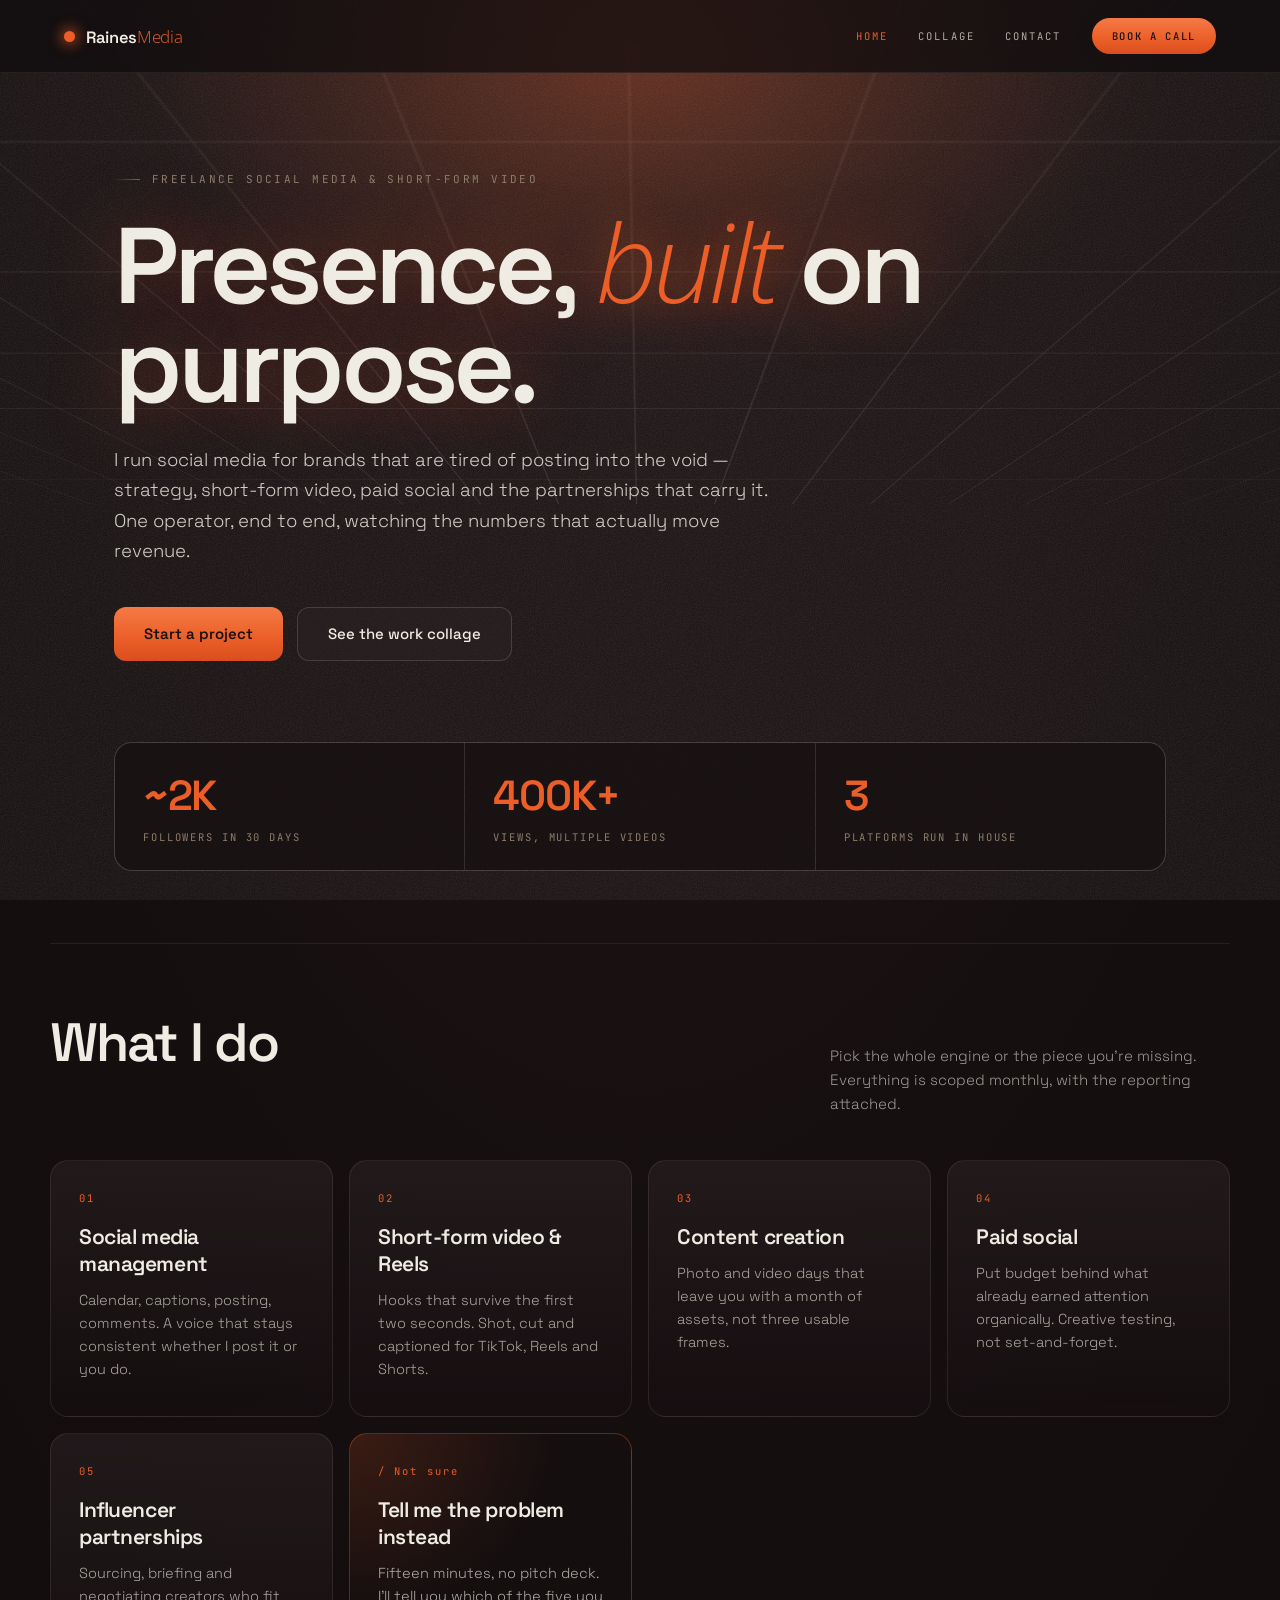
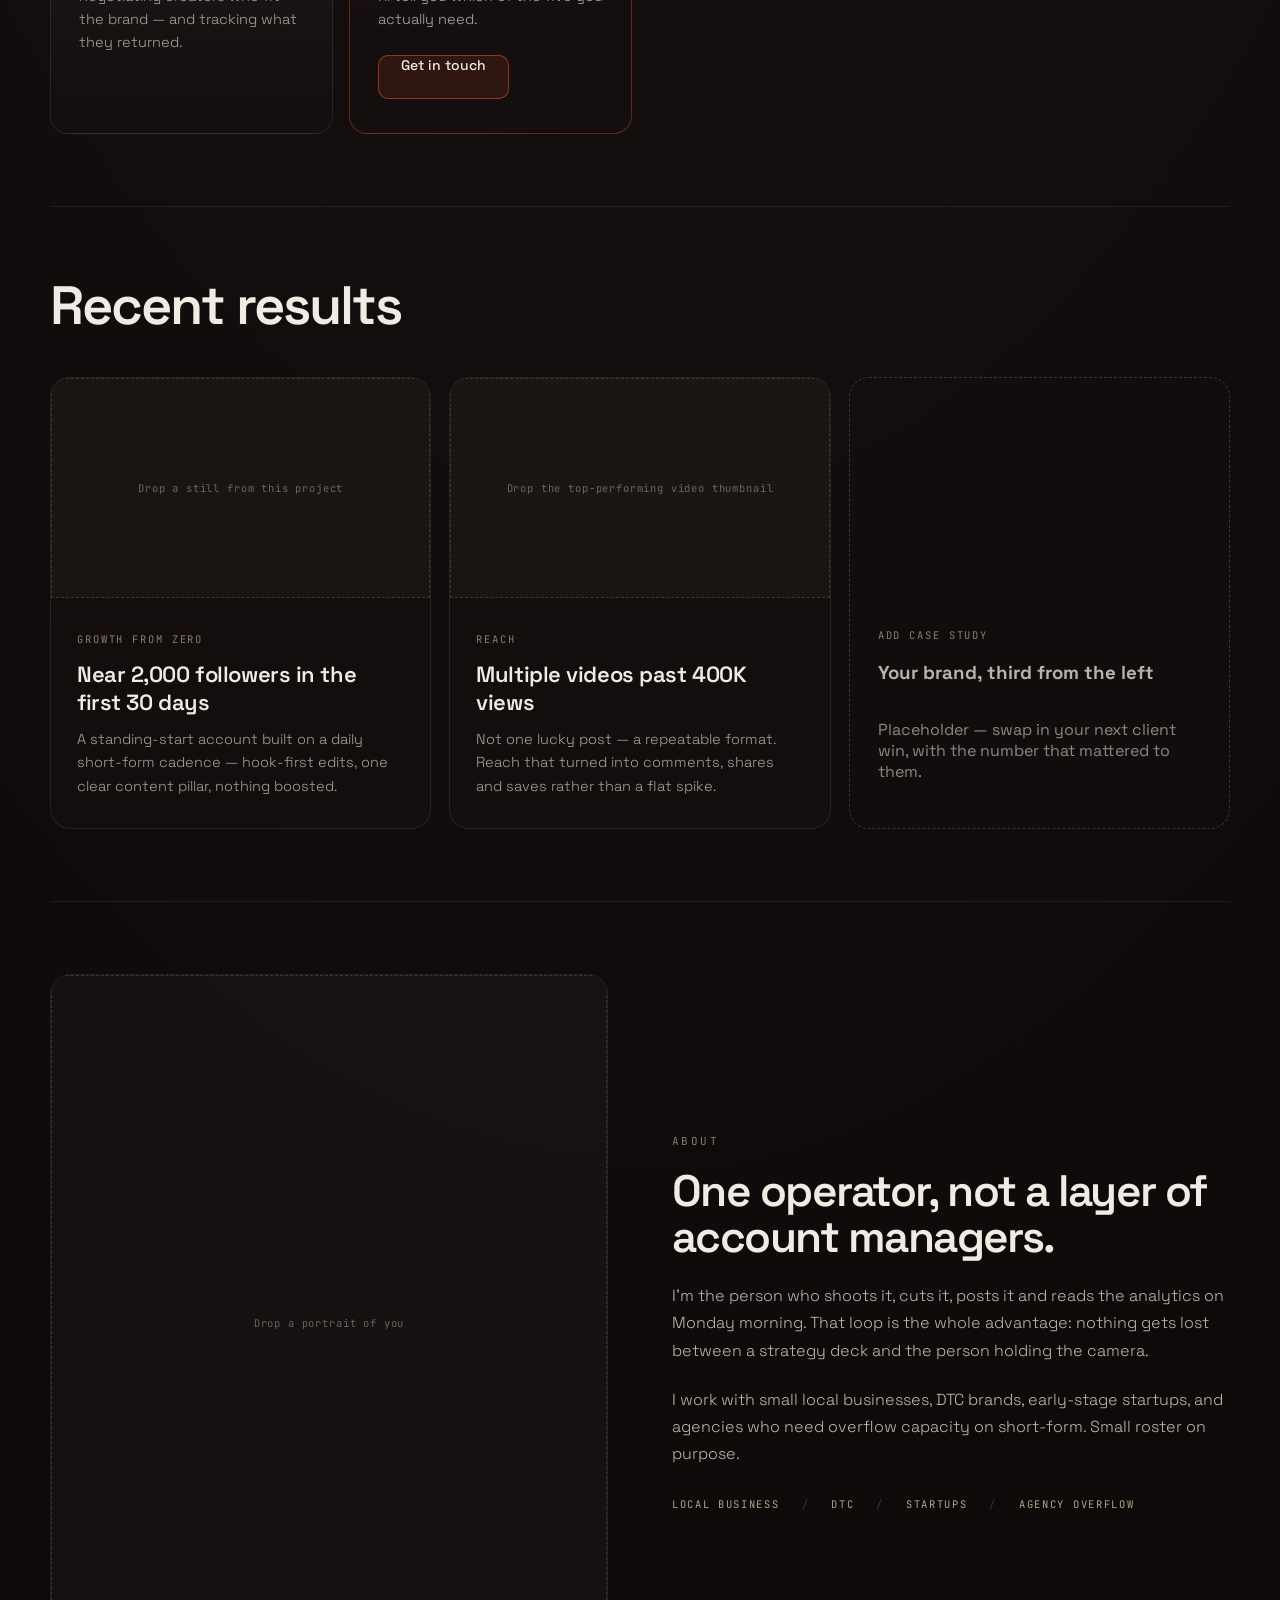
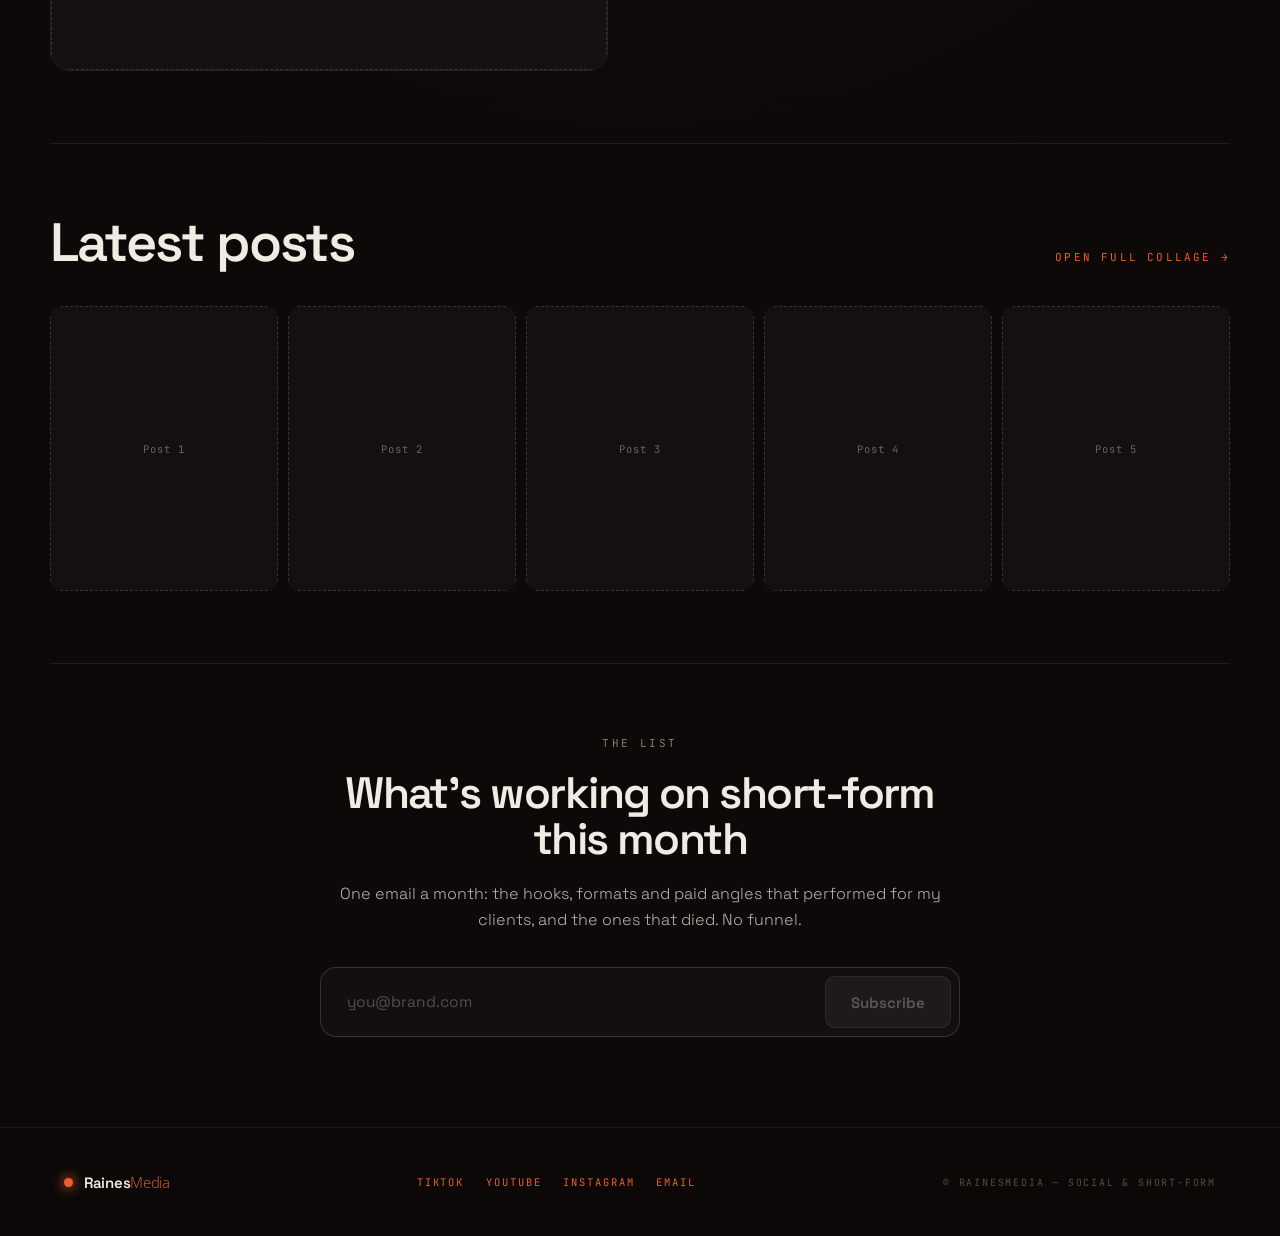
==== index.html @ 0d3e9f17 "Build RainesMedia static site for Vercel Implements the Claude Design handoff prototype (project/Rai" ====
<!DOCTYPE html>
<html lang="en">
<head>
<meta charset="utf-8">
<meta name="viewport" content="width=device-width, initial-scale=1">
<title>RainesMedia — Social &amp; short-form video for brands</title>
<meta name="description" content="Social media management, short-form video, paid social and influencer partnerships for brands that want a real presence. One operator, end to end.">
<link rel="preconnect" href="https://fonts.googleapis.com">
<link rel="preconnect" href="https://fonts.gstatic.com" crossorigin>
<link href="https://fonts.googleapis.com/css2?family=Space+Grotesk:wght@300;400;500;600;700&family=Open+Sans:ital,wght@0,300;0,400;1,300;1,400&family=JetBrains+Mono:wght@300;400;500&display=swap" rel="stylesheet">
<link rel="stylesheet" href="/assets/style.css">
</head>
<body>

  <div class="bg-decoration" aria-hidden="true">
    <div class="bg-grid"></div>
    <div class="bg-glow"></div>
    <div class="bg-noise"></div>
  </div>

  <header class="site-header">
    <a href="/" class="brand">
      <span class="brand-dot"></span>
      <span class="brand-name">Raines<em>Media</em></span>
    </a>
    <nav class="site-nav">
      <a href="/" class="nav-link active">Home</a>
      <a href="/collage" class="nav-link">Collage</a>
      <a href="/contact" class="nav-link">Contact</a>
      <a href="https://calendly.com/" target="_blank" rel="noopener" class="btn-pill">Book a call</a>
    </nav>
  </header>

  <main class="page">

    <section class="wrap hero">
      <div class="kicker rise">
        <span class="kicker-line"></span>
        <span>Freelance social media &amp; short-form video</span>
      </div>
      <h1 class="rise-1">Presence, <em>built</em> on purpose.</h1>
      <p class="lede rise-2">I run social media for brands that are tired of posting into the void — strategy, short-form video, paid social and the partnerships that carry it. One operator, end to end, watching the numbers that actually move revenue.</p>
      <div class="cta-row rise-3">
        <a href="/contact" class="btn btn-primary pulse">Start a project</a>
        <a href="/collage" class="btn btn-secondary">See the work collage</a>
      </div>
      <div class="strip rise-4">
        <div class="strip-cell">
          <div class="strip-num">~2K</div>
          <div class="strip-label">Followers in 30 days</div>
        </div>
        <div class="strip-cell">
          <div class="strip-num">400K+</div>
          <div class="strip-label">Views, multiple videos</div>
        </div>
        <div class="strip-cell">
          <div class="strip-num">3</div>
          <div class="strip-label">Platforms run in house</div>
        </div>
      </div>
    </section>

    <section class="wrap section">
      <div class="section-head">
        <h2>What I do</h2>
        <p>Pick the whole engine or the piece you're missing. Everything is scoped monthly, with the reporting attached.</p>
      </div>
      <div class="services-grid">
        <div class="service-card">
          <div class="service-index">01</div>
          <h3>Social media management</h3>
          <p>Calendar, captions, posting, comments. A voice that stays consistent whether I post it or you do.</p>
        </div>
        <div class="service-card">
          <div class="service-index">02</div>
          <h3>Short-form video &amp; Reels</h3>
          <p>Hooks that survive the first two seconds. Shot, cut and captioned for TikTok, Reels and Shorts.</p>
        </div>
        <div class="service-card">
          <div class="service-index">03</div>
          <h3>Content creation</h3>
          <p>Photo and video days that leave you with a month of assets, not three usable frames.</p>
        </div>
        <div class="service-card">
          <div class="service-index">04</div>
          <h3>Paid social</h3>
          <p>Put budget behind what already earned attention organically. Creative testing, not set-and-forget.</p>
        </div>
        <div class="service-card">
          <div class="service-index">05</div>
          <h3>Influencer partnerships</h3>
          <p>Sourcing, briefing and negotiating creators who fit the brand — and tracking what they returned.</p>
        </div>
        <div class="service-card highlight">
          <div>
            <div class="service-index">/ Not sure</div>
            <h3>Tell me the problem instead</h3>
            <p>Fifteen minutes, no pitch deck. I'll tell you which of the five you actually need.</p>
          </div>
          <a href="/contact" class="service-cta">Get in touch</a>
        </div>
      </div>
    </section>

    <section class="wrap section">
      <h2 class="section-title">Recent results</h2>
      <div class="results-grid">
        <article class="result-card">
          <div class="result-media">
            <div class="image-placeholder">Drop a still from this project</div>
          </div>
          <div class="result-body">
            <div class="strip-label">Growth from zero</div>
            <h3>Near 2,000 followers in the first 30 days</h3>
            <p>A standing-start account built on a daily short-form cadence — hook-first edits, one clear content pillar, nothing boosted.</p>
          </div>
        </article>
        <article class="result-card">
          <div class="result-media">
            <div class="image-placeholder">Drop the top-performing video thumbnail</div>
          </div>
          <div class="result-body">
            <div class="strip-label">Reach</div>
            <h3>Multiple videos past 400K views</h3>
            <p>Not one lucky post — a repeatable format. Reach that turned into comments, shares and saves rather than a flat spike.</p>
          </div>
        </article>
        <article class="result-card placeholder-card">
          <div class="strip-label">Add case study</div>
          <h3>Your brand, third from the left</h3>
          <p>Placeholder — swap in your next client win, with the number that mattered to them.</p>
        </article>
      </div>
    </section>

    <section class="wrap section about-grid">
      <div class="about-portrait">
        <div class="image-placeholder">Drop a portrait of you</div>
      </div>
      <div>
        <div class="kicker-plain">About</div>
        <h2>One operator, not a layer of account managers.</h2>
        <p>I'm the person who shoots it, cuts it, posts it and reads the analytics on Monday morning. That loop is the whole advantage: nothing gets lost between a strategy deck and the person holding the camera.</p>
        <p>I work with small local businesses, DTC brands, early-stage startups, and agencies who need overflow capacity on short-form. Small roster on purpose.</p>
        <div class="about-tags">
          <span>Local business</span><span class="sep">/</span>
          <span>DTC</span><span class="sep">/</span>
          <span>Startups</span><span class="sep">/</span>
          <span>Agency overflow</span>
        </div>
      </div>
    </section>

    <section class="wrap section">
      <div class="section-head">
        <h2>Latest posts</h2>
        <a href="/collage" class="link-more">Open full collage →</a>
      </div>
      <div class="ig-grid">
        <div class="ig-cell"><div class="image-placeholder">Post 1</div></div>
        <div class="ig-cell"><div class="image-placeholder">Post 2</div></div>
        <div class="ig-cell"><div class="image-placeholder">Post 3</div></div>
        <div class="ig-cell"><div class="image-placeholder">Post 4</div></div>
        <div class="ig-cell"><div class="image-placeholder">Post 5</div></div>
      </div>
    </section>

    <section class="wrap section" style="padding-bottom: clamp(64px, 10vh, 110px);">
      <div class="newsletter-inner">
        <div class="kicker-plain">The list</div>
        <h2>What's working on short-form this month</h2>
        <p>One email a month: the hooks, formats and paid angles that performed for my clients, and the ones that died. No funnel.</p>
        <div class="newsletter-form-wrap">
          <div class="newsletter-success hidden" id="newsletter-success">
            <span class="dot"></span>
            You're on the list — first issue lands at the end of the month.
          </div>
          <form class="newsletter-form" id="newsletter-form">
            <input type="email" id="newsletter-email" placeholder="you@brand.com" aria-label="Email address" required>
            <button type="submit" id="newsletter-submit" disabled>Subscribe</button>
          </form>
        </div>
      </div>
    </section>

  </main>

  <footer class="site-footer">
    <div class="footer-inner">
      <div class="footer-brand">
        <span class="brand-dot"></span>
        <span class="brand-name">Raines<em>Media</em></span>
      </div>
      <nav class="footer-nav">
        <a href="https://www.tiktok.com/@rainesfilms" target="_blank" rel="noopener">TikTok</a>
        <a href="https://www.youtube.com/@rainesfilms" target="_blank" rel="noopener">YouTube</a>
        <a href="https://www.instagram.com/rainesfilmsfr" target="_blank" rel="noopener">Instagram</a>
        <a href="mailto:charles@rainesmedia.co.uk?subject=Project%20enquiry%20%E2%80%94%20RainesMedia">Email</a>
      </nav>
      <div class="footer-copy">© RainesMedia — Social &amp; short-form</div>
    </div>
  </footer>

  <script src="/assets/main.js"></script>
</body>
</html>
---- assets/style.css ----
/* RainesMedia — shared styles */

:root {
  --bg: #100c0d;
  --text: #efece3;
  --text-90: rgba(239, 236, 227, .9);
  --text-86: rgba(239, 236, 227, .86);
  --text-80: rgba(239, 236, 227, .8);
  --text-78: rgba(239, 236, 227, .78);
  --text-75: rgba(239, 236, 227, .75);
  --text-72: rgba(239, 236, 227, .72);
  --text-70: rgba(239, 236, 227, .7);
  --text-68: rgba(239, 236, 227, .68);
  --text-62: rgba(239, 236, 227, .62);
  --text-55: rgba(239, 236, 227, .55);
  --text-mono: #8d7d6c;
  --accent: #eb5e28;
  --accent-soft: #f58a5e;
  --border: rgba(239, 236, 227, .09);
  --border-soft: rgba(239, 236, 227, .08);
  --border-strong: rgba(239, 236, 227, .16);
  --card-top: rgba(44, 35, 36, .55);
  --card-bottom: rgba(22, 15, 16, .5);
}

* { box-sizing: border-box; }

html, body {
  margin: 0;
  padding: 0;
  background: var(--bg);
  color: var(--text);
}

body {
  font-family: 'Space Grotesk', system-ui, sans-serif;
  position: relative;
  min-height: 100vh;
  background: radial-gradient(130% 90% at 50% -10%, #241618 0%, #160f10 42%, #0d0909 100%);
  overflow-x: hidden;
}

a { color: var(--accent); text-decoration: none; }
a:hover { color: var(--accent-soft); }

input::placeholder { color: rgba(239, 236, 227, .28); }
input:focus { outline: none; }

.mono {
  font-family: 'JetBrains Mono', ui-monospace, monospace;
}

.italic-accent {
  font-family: 'Open Sans', sans-serif;
  font-weight: 300;
  font-style: italic;
  color: var(--accent);
}

/* ---- background decoration ---- */

.bg-decoration {
  position: fixed;
  inset: 0;
  overflow: hidden;
  pointer-events: none;
  z-index: 0;
}

.bg-grid {
  position: absolute;
  left: -60%;
  width: 220%;
  height: 120vh;
  top: -64vh;
  transform: perspective(700px) rotateX(-74deg);
  transform-origin: 50% 100%;
  background-image:
    repeating-linear-gradient(90deg, rgba(239, 236, 227, .4) 0 1px, transparent 1px 78px),
    repeating-linear-gradient(0deg, rgba(239, 236, 227, .4) 0 1px, transparent 1px 78px);
  opacity: .35;
  animation: rmDrift 40s linear infinite;
  -webkit-mask-image: radial-gradient(ellipse 55% 90% at 50% 100%, #000 0%, rgba(0, 0, 0, .5) 42%, transparent 78%);
  mask-image: radial-gradient(ellipse 55% 90% at 50% 100%, #000 0%, rgba(0, 0, 0, .5) 42%, transparent 78%);
}

.bg-glow {
  position: absolute;
  left: 50%;
  top: 6%;
  width: min(1400px, 150vw);
  height: min(900px, 90vh);
  transform: translate(-50%, -50%);
  background: radial-gradient(closest-side, rgba(235, 94, 40, .34) 0%, rgba(235, 94, 40, .12) 44%, rgba(235, 94, 40, 0) 74%);
  filter: blur(30px);
  animation: rmBreathe 11s ease-in-out infinite;
}

.bg-noise {
  position: absolute;
  inset: 0;
  opacity: .45;
  background-image: url("data:image/svg+xml;utf8,<svg xmlns='http://www.w3.org/2000/svg' width='140' height='140'><filter id='n'><feTurbulence type='fractalNoise' baseFrequency='.85' numOctaves='3'/><feColorMatrix type='saturate' values='0'/></filter><rect width='140' height='140' filter='url(%23n)' opacity='.3'/></svg>");
}

@keyframes rmRise { 0% { opacity: 0; transform: translateY(16px); } 100% { opacity: 1; transform: translateY(0); } }
@keyframes rmBreathe { 0%, 100% { opacity: .8; transform: translate(-50%, -50%) scale(1); } 50% { opacity: 1; transform: translate(-50%, -50%) scale(1.07); } }
@keyframes rmDrift { 0% { background-position: 0 0, 0 0; } 100% { background-position: 0 160px, 160px 0; } }
@keyframes rmPulse {
  0%, 100% { box-shadow: 0 0 0 1px rgba(255, 180, 140, .4), 0 8px 26px -8px rgba(235, 94, 40, .7); }
  50% { box-shadow: 0 0 0 1px rgba(255, 200, 170, .55), 0 8px 34px -6px rgba(235, 94, 40, .95), 0 0 70px -10px rgba(235, 94, 40, .5); }
}

.rise { animation: rmRise .7s ease both; }
.rise-1 { animation: rmRise .8s .05s ease both; }
.rise-2 { animation: rmRise .8s .12s ease both; }
.rise-3 { animation: rmRise .8s .18s ease both; }
.rise-4 { animation: rmRise .8s .24s ease both; }

/* ---- layout shell ---- */

.page {
  position: relative;
  z-index: 2;
}

.wrap {
  max-width: 1180px;
  margin: 0 auto;
  padding-left: clamp(20px, 5vw, 64px);
  padding-right: clamp(20px, 5vw, 64px);
}

.wrap-wide { max-width: 1240px; }
.wrap-narrow { max-width: 1080px; }

/* ---- header ---- */

.site-header {
  position: sticky;
  top: 0;
  z-index: 20;
  display: flex;
  align-items: center;
  justify-content: space-between;
  gap: 24px;
  padding: 18px clamp(20px, 5vw, 64px);
  background: rgba(16, 12, 13, .72);
  backdrop-filter: blur(16px);
  -webkit-backdrop-filter: blur(16px);
  border-bottom: 1px solid var(--border-soft);
  flex-wrap: wrap;
}

.brand {
  display: flex;
  align-items: center;
  gap: 11px;
  color: var(--text);
}

.brand-dot {
  display: block;
  width: 11px;
  height: 11px;
  border-radius: 50%;
  background: var(--accent);
  box-shadow: 0 0 14px 2px rgba(235, 94, 40, .8);
  flex: none;
}

.brand-name {
  font-size: 16.5px;
  font-weight: 600;
  letter-spacing: -.02em;
}

.brand-name em {
  font-family: 'Open Sans', sans-serif;
  font-weight: 300;
  font-style: normal;
  color: var(--accent);
}

.site-nav {
  display: flex;
  align-items: center;
  gap: clamp(14px, 2.4vw, 30px);
  font-family: 'JetBrains Mono', ui-monospace, monospace;
  font-size: 10.5px;
  letter-spacing: .2em;
  text-transform: uppercase;
  flex-wrap: wrap;
}

.nav-link {
  background: none;
  border: none;
  padding: 0;
  cursor: pointer;
  font: inherit;
  letter-spacing: inherit;
  text-transform: inherit;
  color: var(--text-70);
  transition: color .3s ease;
}

.nav-link:hover { color: var(--text); }
.nav-link.active { color: var(--accent); }

.btn {
  display: inline-flex;
  align-items: center;
  justify-content: center;
  font-family: 'Space Grotesk', sans-serif;
  cursor: pointer;
  border-radius: 12px;
  border: none;
  text-align: center;
}

.btn-primary {
  height: 54px;
  padding: 0 30px;
  background: linear-gradient(180deg, #f57a45 0%, #eb5e28 60%, #d94e1d 100%);
  color: #1a1112;
  font-size: 15px;
  font-weight: 600;
}

.btn-primary.pulse { animation: rmPulse 3s ease-in-out infinite; }

.btn-secondary {
  height: 54px;
  padding: 0 30px;
  border: 1px solid var(--border-strong);
  border-radius: 12px;
  background: rgba(44, 35, 36, .5);
  color: var(--text);
  font-size: 15px;
  font-weight: 500;
  transition: border-color .2s ease, background .2s ease;
}

.btn-secondary:hover {
  border-color: rgba(235, 94, 40, .55);
  background: rgba(235, 94, 40, .1);
}

.btn-pill {
  padding: 11px 20px;
  border-radius: 999px;
  background: linear-gradient(180deg, #f57a45 0%, #eb5e28 60%, #d94e1d 100%);
  color: #1a1112;
  font-family: 'JetBrains Mono', ui-monospace, monospace;
  font-weight: 500;
  font-size: 10.5px;
  letter-spacing: .16em;
  text-transform: uppercase;
}
.btn-pill:hover { color: #1a1112; }

.btn-ghost-pill {
  padding: 12px 20px;
  border: 1px solid var(--border-strong);
  border-radius: 999px;
  background: rgba(44, 35, 36, .5);
  color: var(--text);
  font-family: 'JetBrains Mono', ui-monospace, monospace;
  font-size: 10.5px;
  letter-spacing: .16em;
  text-transform: uppercase;
  transition: border-color .2s ease, color .2s ease;
}
.btn-ghost-pill:hover { border-color: rgba(235, 94, 40, .55); color: var(--accent); }

/* ---- eyebrow / kicker ---- */

.kicker {
  display: flex;
  align-items: center;
  gap: 12px;
  font-family: 'JetBrains Mono', ui-monospace, monospace;
  font-size: 11px;
  letter-spacing: .22em;
  text-transform: uppercase;
  color: var(--text-mono);
}

.kicker-line {
  display: block;
  width: 26px;
  height: 1px;
  background: linear-gradient(90deg, transparent, #766754);
  flex: none;
}

.kicker-plain {
  font-family: 'JetBrains Mono', ui-monospace, monospace;
  font-size: 11px;
  letter-spacing: .22em;
  text-transform: uppercase;
  color: var(--text-mono);
}

/* ---- hero ---- */

.hero {
  padding-top: clamp(64px, 11vh, 130px);
  padding-bottom: clamp(48px, 8vh, 90px);
}

.hero h1, .page-title {
  margin: 26px 0 0;
  font-size: clamp(44px, 8.4vw, 112px);
  line-height: .92;
  letter-spacing: -.045em;
  font-weight: 600;
  max-width: 14ch;
  text-shadow: 0 0 70px rgba(235, 94, 40, .35);
}

.hero h1 em, .page-title em {
  font-family: 'Open Sans', sans-serif;
  font-weight: 300;
  font-style: italic;
  color: var(--accent);
  text-shadow: 0 0 46px rgba(235, 94, 40, .7);
}

.lede {
  margin: 30px 0 0;
  max-width: 56ch;
  font-size: clamp(16px, 1.5vw, 18.5px);
  line-height: 1.65;
  font-weight: 300;
  color: var(--text-86);
}

.cta-row {
  display: flex;
  gap: 14px;
  margin: 40px 0 0;
  flex-wrap: wrap;
}

/* ---- stat / info strips ---- */

.strip {
  display: grid;
  grid-template-columns: repeat(auto-fit, minmax(210px, 1fr));
  gap: 1px;
  margin-top: clamp(56px, 9vh, 96px);
  border: 1px solid var(--border);
  border-radius: 18px;
  overflow: hidden;
  background: var(--border);
}

.strip-narrow {
  grid-template-columns: repeat(auto-fit, minmax(240px, 1fr));
  margin-top: clamp(40px, 7vh, 72px);
}

.strip-cell {
  padding: 26px 28px;
  background: rgba(22, 15, 16, .86);
}

.strip-num {
  font-size: clamp(30px, 3.6vw, 42px);
  font-weight: 600;
  letter-spacing: -.03em;
  color: var(--accent);
}

.strip-label {
  margin-top: 8px;
  font-family: 'JetBrains Mono', ui-monospace, monospace;
  font-size: 10.5px;
  letter-spacing: .18em;
  text-transform: uppercase;
  color: var(--text-mono);
}

.strip-cell p {
  margin: 12px 0 0;
  font-size: 15px;
  line-height: 1.6;
  font-weight: 300;
  color: var(--text-80);
}

/* ---- generic section ---- */

.section {
  padding: clamp(48px, 8vh, 90px) 0;
  border-top: 1px solid var(--border-soft);
}

.section-head {
  display: flex;
  align-items: baseline;
  justify-content: space-between;
  gap: 24px;
  flex-wrap: wrap;
}

.section-head h2 {
  margin: 0;
  font-size: clamp(30px, 4.4vw, 54px);
  line-height: 1;
  letter-spacing: -.035em;
  font-weight: 600;
}

.section-head p {
  margin: 0;
  max-width: 40ch;
  font-size: 15px;
  line-height: 1.6;
  font-weight: 300;
  color: var(--text-62);
}

.section-title {
  margin: 0;
  font-size: clamp(30px, 4.4vw, 54px);
  line-height: 1;
  letter-spacing: -.035em;
  font-weight: 600;
}

/* ---- services grid ---- */

.services-grid {
  display: grid;
  grid-template-columns: repeat(auto-fit, minmax(min(100%, 280px), 1fr));
  gap: 16px;
  margin-top: 44px;
}

.service-card {
  padding: 30px 28px 34px;
  border: 1px solid var(--border);
  border-radius: 18px;
  background: linear-gradient(180deg, var(--card-top) 0%, var(--card-bottom) 100%);
  transition: border-color .2s ease;
}
.service-card:hover { border-color: rgba(235, 94, 40, .4); }

.service-index {
  font-family: 'JetBrains Mono', ui-monospace, monospace;
  font-size: 10.5px;
  letter-spacing: .2em;
  color: var(--accent);
}

.service-card h3 {
  margin: 18px 0 0;
  font-size: 21px;
  font-weight: 600;
  letter-spacing: -.02em;
}

.service-card p {
  margin: 12px 0 0;
  font-size: 14.5px;
  line-height: 1.6;
  font-weight: 300;
  color: var(--text-68);
}

.service-card.highlight {
  display: flex;
  flex-direction: column;
  justify-content: space-between;
  border: 1px solid rgba(235, 94, 40, .35);
  background: radial-gradient(120% 100% at 0% 0%, rgba(235, 94, 40, .18) 0%, rgba(22, 15, 16, .6) 60%);
}

.service-card.highlight p { color: var(--text-72); }

.service-cta {
  margin-top: 24px;
  align-self: flex-start;
  height: 44px;
  padding: 0 22px;
  border: 1px solid rgba(235, 94, 40, .5);
  border-radius: 10px;
  background: rgba(235, 94, 40, .12);
  color: var(--text);
  font-family: 'Space Grotesk', sans-serif;
  font-size: 14px;
  font-weight: 500;
  cursor: pointer;
}

/* ---- results / case studies ---- */

.results-grid {
  display: grid;
  grid-template-columns: repeat(auto-fit, minmax(min(100%, 320px), 1fr));
  gap: 18px;
  margin-top: 44px;
}

.result-card {
  overflow: hidden;
  border: 1px solid var(--border);
  border-radius: 20px;
  background: rgba(22, 15, 16, .6);
}

.result-media { position: relative; height: 220px; }

.result-body { padding: 26px 26px 30px; }

.result-body h3 {
  margin: 14px 0 0;
  font-size: 22px;
  font-weight: 600;
  letter-spacing: -.02em;
}

.result-body p {
  margin: 12px 0 0;
  font-size: 14.5px;
  line-height: 1.6;
  font-weight: 300;
  color: var(--text-68);
}

.result-card.placeholder-card {
  display: flex;
  flex-direction: column;
  justify-content: flex-end;
  padding: 30px 28px;
  border: 1px dashed rgba(239, 236, 227, .18);
  background: rgba(22, 15, 16, .4);
}

.result-card.placeholder-card h3 { color: var(--text-75); }
.result-card.placeholder-card p { color: var(--text-55); }

/* ---- about ---- */

.about-grid {
  display: grid;
  grid-template-columns: repeat(auto-fit, minmax(min(100%, 300px), 1fr));
  gap: clamp(32px, 5vw, 72px);
  align-items: center;
}

.about-portrait {
  position: relative;
  aspect-ratio: 4 / 5;
  border-radius: 20px;
  overflow: hidden;
  border: 1px solid var(--border);
}

.about-grid h2 {
  margin: 20px 0 0;
  font-size: clamp(28px, 3.8vw, 44px);
  line-height: 1.05;
  letter-spacing: -.035em;
  font-weight: 600;
}

.about-grid p {
  margin: 22px 0 0;
  font-size: 16px;
  line-height: 1.7;
  font-weight: 300;
  color: var(--text-78);
}

.about-tags {
  display: flex;
  gap: 22px;
  margin-top: 30px;
  font-family: 'JetBrains Mono', ui-monospace, monospace;
  font-size: 10.5px;
  letter-spacing: .16em;
  text-transform: uppercase;
  color: rgba(198, 178, 152, .9);
  flex-wrap: wrap;
}

.about-tags .sep { color: rgba(118, 103, 84, .5); }

/* ---- IG grid preview ---- */

.ig-grid {
  display: grid;
  grid-template-columns: repeat(auto-fit, minmax(min(100%, 180px), 1fr));
  gap: 10px;
  margin-top: 36px;
}

.ig-cell {
  position: relative;
  aspect-ratio: 4 / 5;
  border-radius: 12px;
  overflow: hidden;
}

.link-more {
  background: none;
  border: none;
  padding: 0;
  cursor: pointer;
  font-family: 'JetBrains Mono', ui-monospace, monospace;
  font-size: 11px;
  letter-spacing: .2em;
  text-transform: uppercase;
  color: var(--accent);
}

/* ---- newsletter ---- */

.newsletter-inner {
  max-width: 640px;
  margin: 0 auto;
  text-align: center;
}

.newsletter-inner h2 {
  margin: 20px 0 0;
  font-size: clamp(28px, 3.8vw, 44px);
  line-height: 1.05;
  letter-spacing: -.035em;
  font-weight: 600;
}

.newsletter-inner p {
  margin: 18px 0 0;
  font-size: 16px;
  line-height: 1.65;
  font-weight: 300;
  color: var(--text-75);
}

.newsletter-form-wrap { margin: 34px 0 0; }

.newsletter-success {
  display: flex;
  align-items: center;
  justify-content: center;
  gap: 12px;
  min-height: 62px;
  padding: 16px 22px;
  border-radius: 14px;
  border: 1px solid rgba(235, 94, 40, .4);
  background: rgba(235, 94, 40, .08);
  font-size: 15px;
}

.newsletter-success .dot {
  width: 7px;
  height: 7px;
  border-radius: 50%;
  background: var(--accent);
  box-shadow: 0 0 12px 2px rgba(235, 94, 40, .9);
  flex: none;
}

.newsletter-form {
  display: flex;
  gap: 10px;
  padding: 8px;
  border-radius: 16px;
  border: 1px solid var(--border-strong);
  background: rgba(28, 20, 21, .55);
  backdrop-filter: blur(14px);
  -webkit-backdrop-filter: blur(14px);
  flex-wrap: wrap;
}

.newsletter-form input {
  flex: 1;
  min-width: 180px;
  height: 52px;
  padding: 0 18px;
  border: none;
  border-radius: 10px;
  background: transparent;
  color: var(--text);
  font-family: 'Space Grotesk', sans-serif;
  font-size: 15.5px;
}

.newsletter-form button {
  height: 52px;
  padding: 0 26px;
  border: none;
  border-radius: 10px;
  font-family: 'Space Grotesk', sans-serif;
  font-size: 15px;
  font-weight: 600;
  white-space: nowrap;
  transition: all .45s cubic-bezier(.2, .8, .2, 1);
  cursor: not-allowed;
  background: rgba(239, 236, 227, .05);
  color: rgba(239, 236, 227, .3);
  box-shadow: inset 0 0 0 1px rgba(239, 236, 227, .08);
}

.newsletter-form button.is-valid {
  cursor: pointer;
  background: linear-gradient(180deg, #f57a45 0%, #eb5e28 60%, #d94e1d 100%);
  color: #1a1112;
  box-shadow: none;
}

.hidden { display: none !important; }

/* ---- collage page ---- */

.collage-links {
  display: flex;
  gap: 12px;
  margin: 32px 0 0;
  flex-wrap: wrap;
}

.collage-grid {
  display: grid;
  grid-template-columns: repeat(auto-fit, minmax(min(100%, 240px), 1fr));
  gap: 14px;
  margin: clamp(40px, 7vh, 72px) 0 0;
}

.collage-grid .tile {
  position: relative;
  border-radius: 16px;
  overflow: hidden;
  border: 1px solid var(--border-soft);
  aspect-ratio: 1;
}

.collage-grid .tile.tall { grid-row: span 2; min-height: 420px; aspect-ratio: auto; }
.collage-grid .tile.portrait { aspect-ratio: 4 / 5; }
.collage-grid .tile.wide { grid-column: span 2; aspect-ratio: 16 / 9; }

.collage-cta {
  display: flex;
  align-items: center;
  justify-content: space-between;
  gap: 24px;
  margin: clamp(48px, 8vh, 90px) 0 0;
  padding: 34px 32px;
  border: 1px solid rgba(235, 94, 40, .3);
  border-radius: 20px;
  background: radial-gradient(120% 140% at 0% 0%, rgba(235, 94, 40, .16) 0%, rgba(22, 15, 16, .6) 62%);
  flex-wrap: wrap;
}

.collage-cta h2 {
  margin: 0;
  font-size: clamp(24px, 3vw, 32px);
  line-height: 1.1;
  letter-spacing: -.03em;
  font-weight: 600;
}

.collage-cta p {
  margin: 12px 0 0;
  max-width: 48ch;
  font-size: 15px;
  line-height: 1.6;
  font-weight: 300;
  color: var(--text-72);
}

/* ---- contact page ---- */

.contact-cards {
  display: grid;
  grid-template-columns: repeat(auto-fit, minmax(min(100%, 280px), 1fr));
  gap: 16px;
  margin: clamp(40px, 7vh, 72px) 0 0;
}

.contact-card {
  display: flex;
  flex-direction: column;
  justify-content: space-between;
  min-height: 220px;
  padding: 30px 28px;
  border: 1px solid var(--border);
  border-radius: 20px;
  background: linear-gradient(180deg, var(--card-top) 0%, var(--card-bottom) 100%);
  color: var(--text);
  transition: border-color .2s ease;
}
.contact-card:hover { border-color: rgba(235, 94, 40, .5); }

.contact-card.featured {
  border: 1px solid rgba(235, 94, 40, .35);
  background: radial-gradient(130% 110% at 0% 0%, rgba(235, 94, 40, .2) 0%, rgba(22, 15, 16, .6) 62%);
}
.contact-card.featured:hover { border-color: rgba(235, 94, 40, .7); }

.contact-card .tag {
  font-family: 'JetBrains Mono', ui-monospace, monospace;
  font-size: 10.5px;
  letter-spacing: .2em;
  text-transform: uppercase;
  color: var(--accent);
}

.contact-card h2 {
  margin: 0;
  font-size: 22px;
  font-weight: 600;
  letter-spacing: -.02em;
}

.contact-card p {
  margin: 12px 0 0;
  font-size: 14.5px;
  line-height: 1.6;
  font-weight: 300;
  color: var(--text-68);
}

.contact-card .detail {
  margin-top: 16px;
  font-size: 15px;
  color: var(--accent);
  word-break: break-all;
}

/* ---- image placeholder ---- */

.image-placeholder {
  position: absolute;
  inset: 0;
  display: flex;
  align-items: center;
  justify-content: center;
  padding: 12px;
  text-align: center;
  background: rgba(239, 236, 227, .03);
  border: 1px dashed rgba(239, 236, 227, .16);
  color: rgba(239, 236, 227, .38);
  font-family: 'JetBrains Mono', ui-monospace, monospace;
  font-size: 10.5px;
  letter-spacing: .08em;
}

/* ---- footer ---- */

.site-footer {
  position: relative;
  z-index: 2;
  padding: 44px clamp(20px, 5vw, 64px);
  border-top: 1px solid var(--border-soft);
  background: rgba(13, 9, 9, .6);
}

.footer-inner {
  max-width: 1180px;
  margin: 0 auto;
  display: flex;
  align-items: center;
  justify-content: space-between;
  gap: 26px;
  flex-wrap: wrap;
}

.footer-brand {
  display: flex;
  align-items: center;
  gap: 11px;
}

.footer-brand .brand-dot {
  width: 9px;
  height: 9px;
  box-shadow: 0 0 12px 2px rgba(235, 94, 40, .7);
}

.footer-brand .brand-name { font-size: 15px; }

.footer-nav {
  display: flex;
  gap: 22px;
  font-family: 'JetBrains Mono', ui-monospace, monospace;
  font-size: 10.5px;
  letter-spacing: .18em;
  text-transform: uppercase;
  flex-wrap: wrap;
}

.footer-copy {
  font-family: 'JetBrains Mono', ui-monospace, monospace;
  font-size: 10px;
  letter-spacing: .18em;
  text-transform: uppercase;
  color: rgba(118, 103, 84, .7);
}
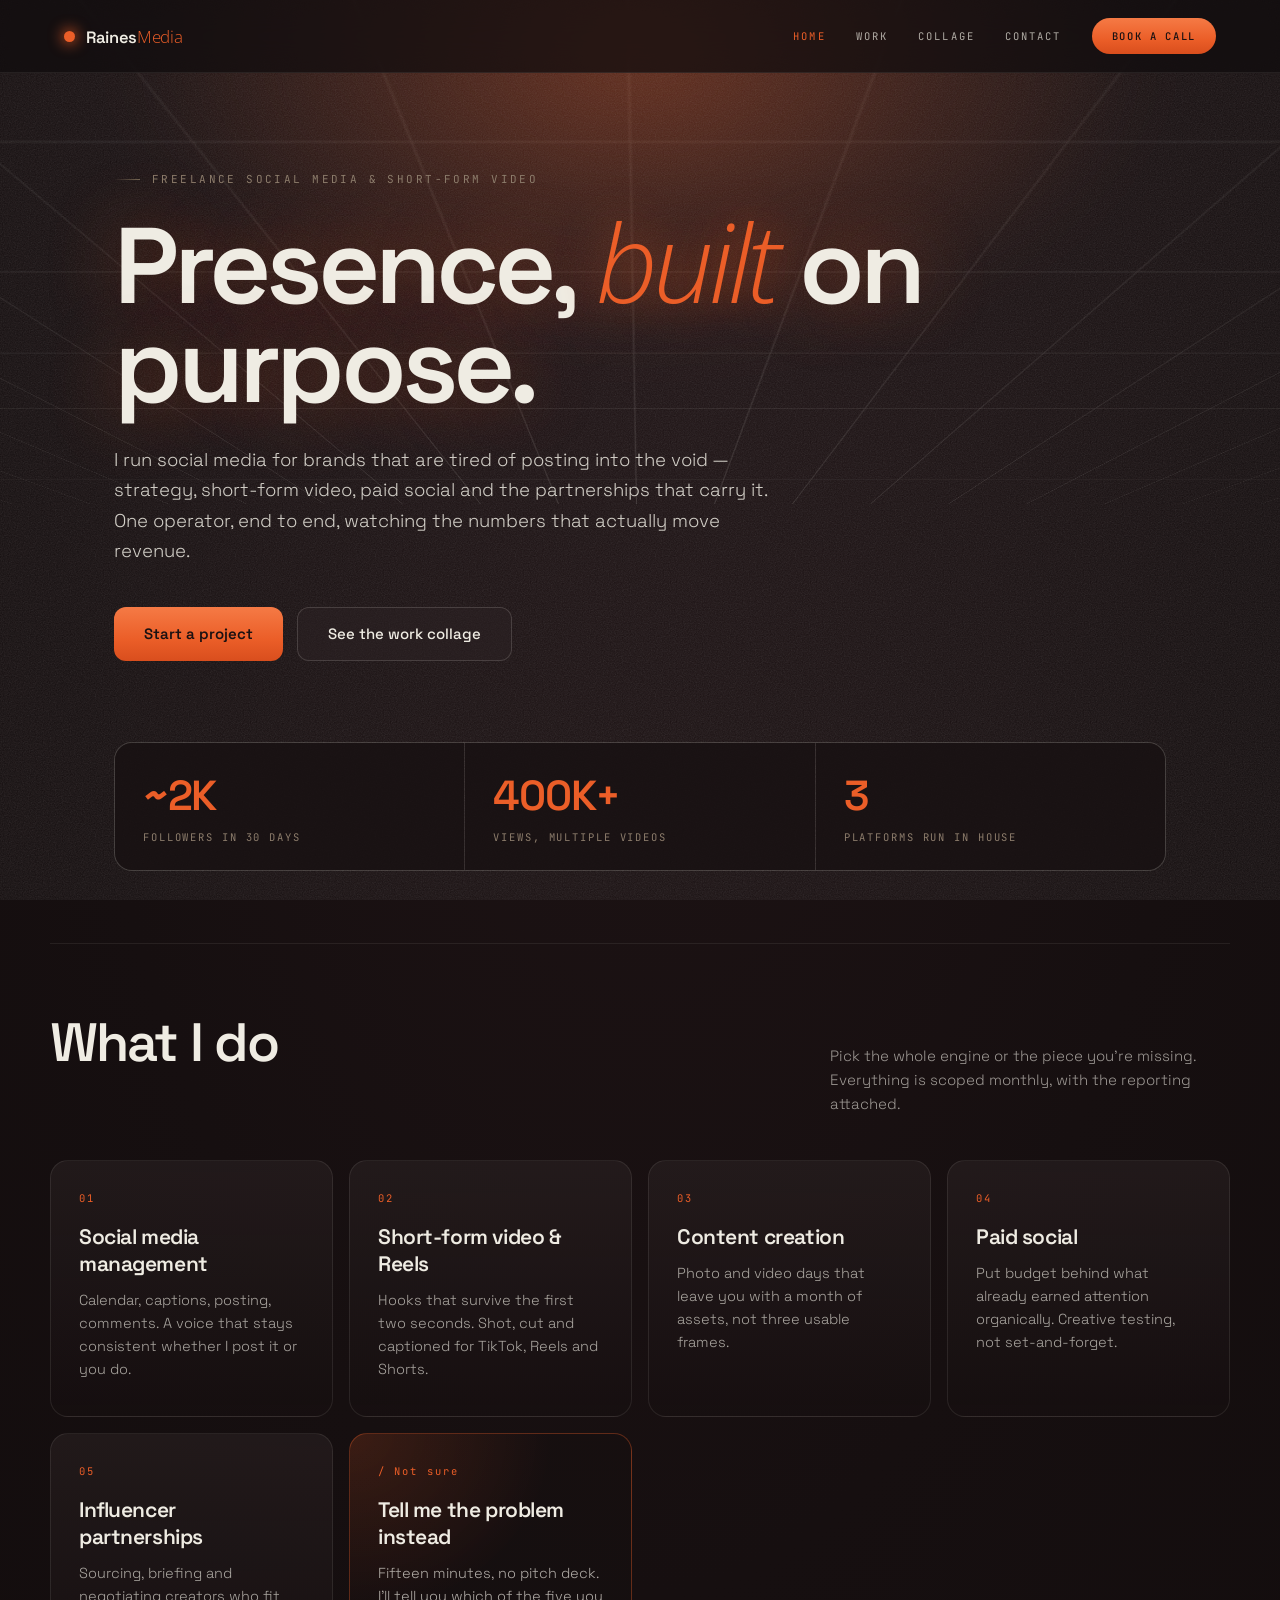
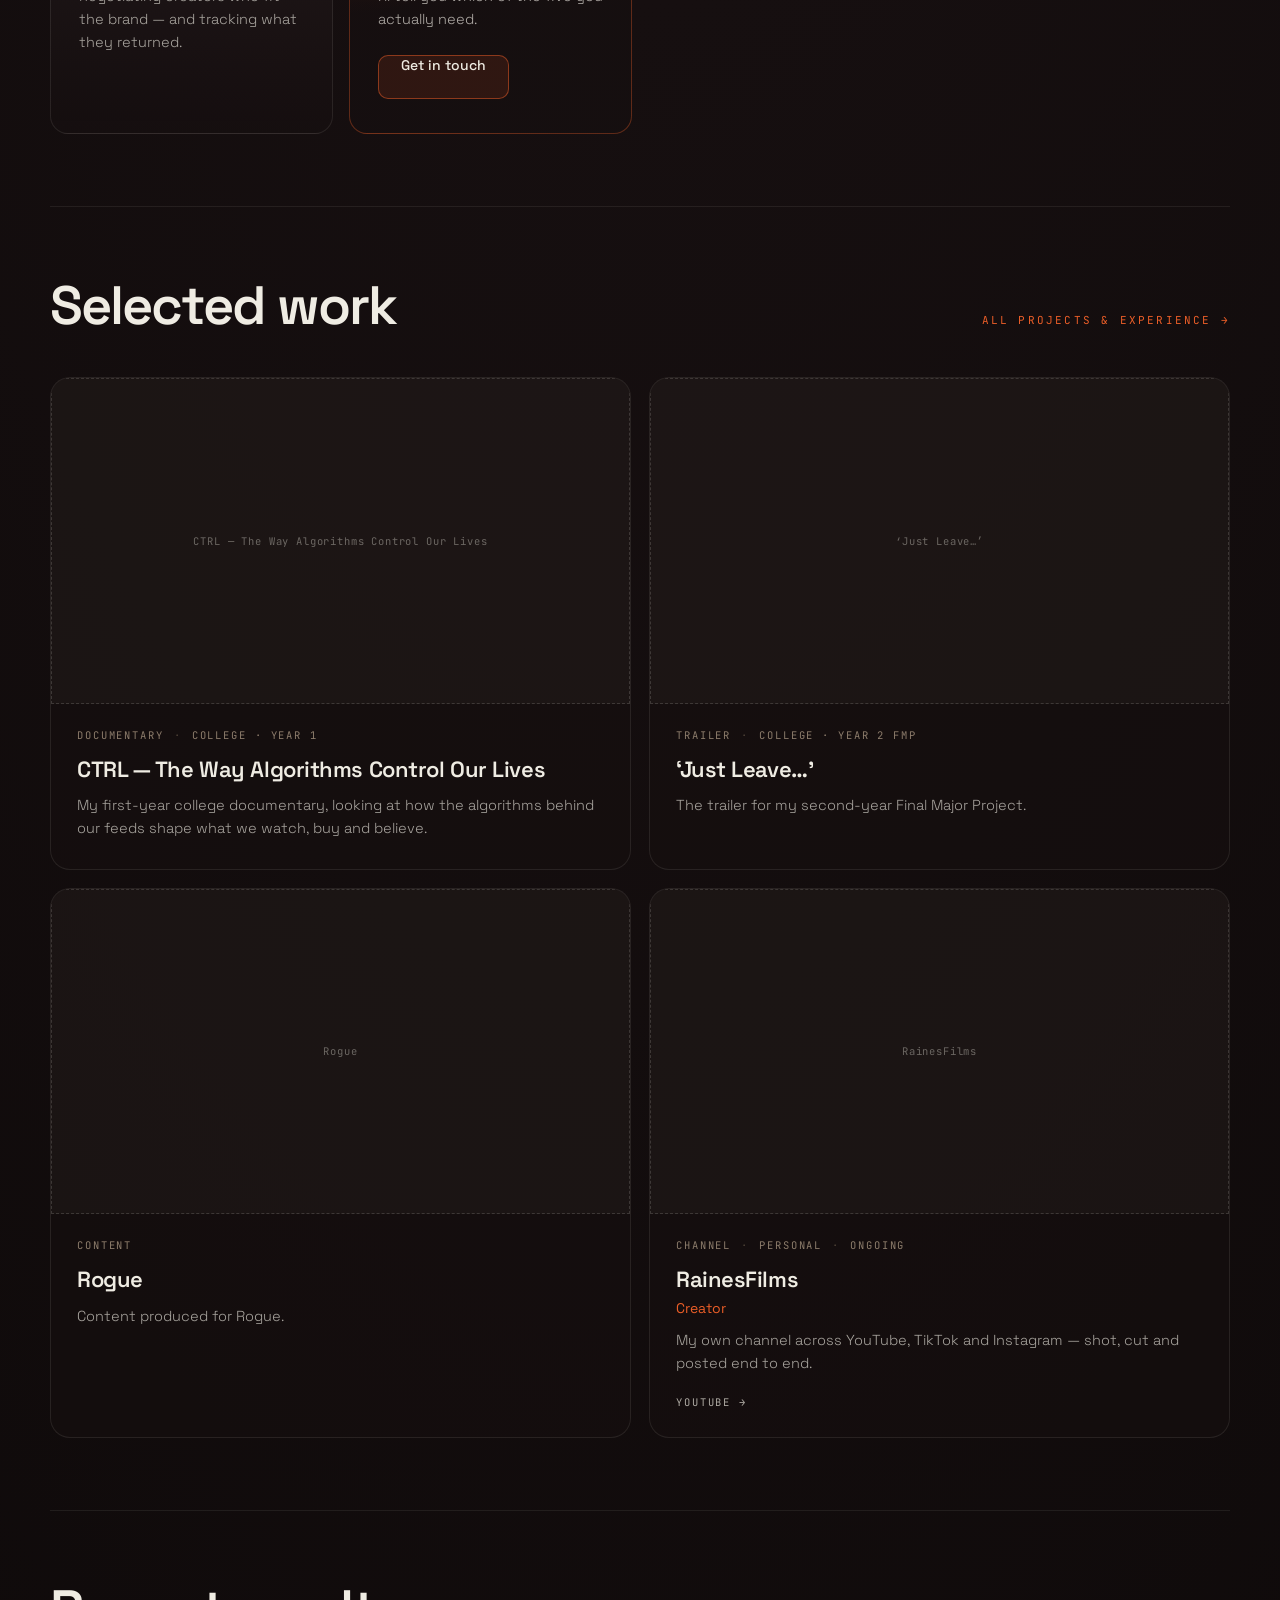
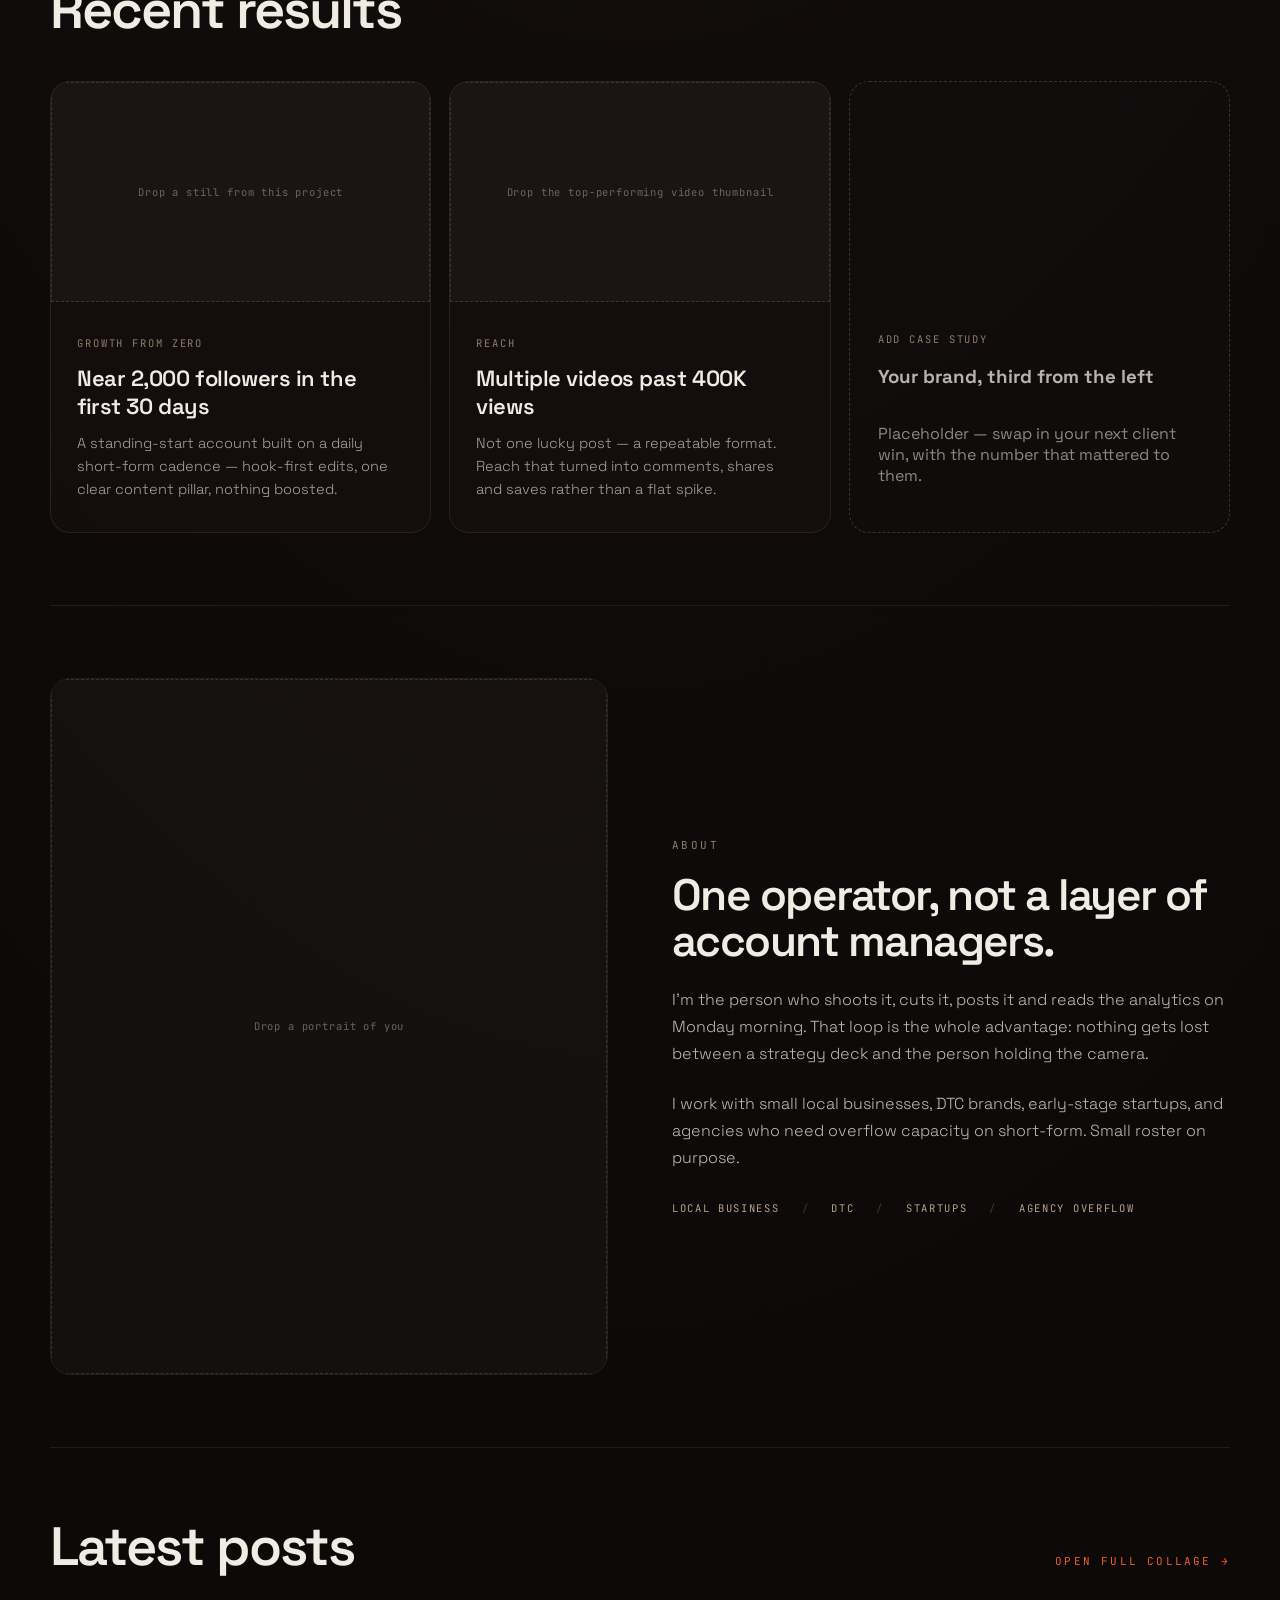
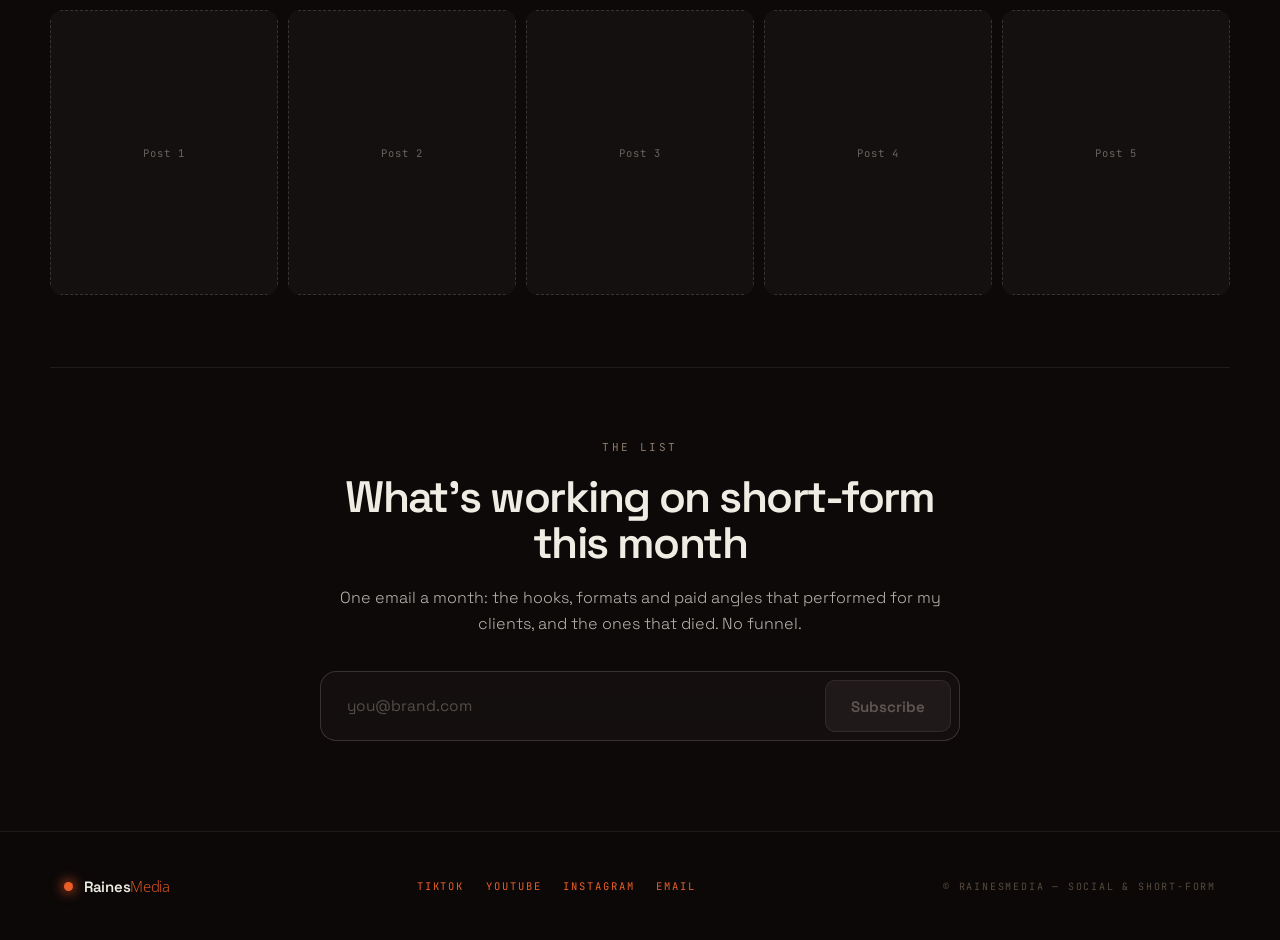
==== commit 5dc5ecec: "Add Work page, portfolio content file and drop-in images - New /work page: project cards plus an Exp" ====
--- a/index.html
+++ b/index.html
@@ -25,6 +25,7 @@
     </a>
     <nav class="site-nav">
       <a href="/" class="nav-link active">Home</a>
+      <a href="/work" class="nav-link">Work</a>
       <a href="/collage" class="nav-link">Collage</a>
       <a href="/contact" class="nav-link">Contact</a>
       <a href="https://calendly.com/" target="_blank" rel="noopener" class="btn-pill">Book a call</a>
@@ -103,11 +104,19 @@
     </section>
 
     <section class="wrap section">
+      <div class="section-head">
+        <h2>Selected work</h2>
+        <a href="/work" class="link-more">All projects &amp; experience →</a>
+      </div>
+      <div class="projects-grid two-up" data-projects="4"></div>
+    </section>
+
+    <section class="wrap section">
       <h2 class="section-title">Recent results</h2>
       <div class="results-grid">
         <article class="result-card">
           <div class="result-media">
-            <div class="image-placeholder">Drop a still from this project</div>
+            <div class="image-placeholder" data-img="case-1.jpg">Drop a still from this project</div>
           </div>
           <div class="result-body">
             <div class="strip-label">Growth from zero</div>
@@ -117,7 +126,7 @@
         </article>
         <article class="result-card">
           <div class="result-media">
-            <div class="image-placeholder">Drop the top-performing video thumbnail</div>
+            <div class="image-placeholder" data-img="case-2.jpg">Drop the top-performing video thumbnail</div>
           </div>
           <div class="result-body">
             <div class="strip-label">Reach</div>
@@ -135,7 +144,7 @@
 
     <section class="wrap section about-grid">
       <div class="about-portrait">
-        <div class="image-placeholder">Drop a portrait of you</div>
+        <div class="image-placeholder" data-img="portrait.jpg" data-alt="Charles Raines">Drop a portrait of you</div>
       </div>
       <div>
         <div class="kicker-plain">About</div>
@@ -157,11 +166,11 @@
         <a href="/collage" class="link-more">Open full collage →</a>
       </div>
       <div class="ig-grid">
-        <div class="ig-cell"><div class="image-placeholder">Post 1</div></div>
-        <div class="ig-cell"><div class="image-placeholder">Post 2</div></div>
-        <div class="ig-cell"><div class="image-placeholder">Post 3</div></div>
-        <div class="ig-cell"><div class="image-placeholder">Post 4</div></div>
-        <div class="ig-cell"><div class="image-placeholder">Post 5</div></div>
+        <div class="ig-cell"><div class="image-placeholder" data-img="post-1.jpg">Post 1</div></div>
+        <div class="ig-cell"><div class="image-placeholder" data-img="post-2.jpg">Post 2</div></div>
+        <div class="ig-cell"><div class="image-placeholder" data-img="post-3.jpg">Post 3</div></div>
+        <div class="ig-cell"><div class="image-placeholder" data-img="post-4.jpg">Post 4</div></div>
+        <div class="ig-cell"><div class="image-placeholder" data-img="post-5.jpg">Post 5</div></div>
       </div>
     </section>
 
@@ -201,6 +210,7 @@
     </div>
   </footer>
 
+  <script src="/assets/content.js"></script>
   <script src="/assets/main.js"></script>
 </body>
 </html>
--- a/assets/style.css
+++ b/assets/style.css
@@ -851,6 +851,190 @@
   letter-spacing: .08em;
 }
 
+.image-placeholder.filled {
+  border-color: transparent;
+  color: transparent;
+  background: #0d0909;
+}
+
+.slot-img {
+  position: absolute;
+  inset: 0;
+  width: 100%;
+  height: 100%;
+  object-fit: cover;
+  opacity: 0;
+  transition: opacity .5s ease;
+}
+
+.image-placeholder.filled .slot-img { opacity: 1; }
+
+/* ---- projects ---- */
+
+.projects-grid {
+  display: grid;
+  grid-template-columns: repeat(auto-fit, minmax(min(100%, 340px), 1fr));
+  gap: 18px;
+  margin-top: 44px;
+}
+
+.projects-grid.two-up {
+  grid-template-columns: repeat(auto-fit, minmax(min(100%, 420px), 1fr));
+}
+
+.project-card {
+  display: flex;
+  flex-direction: column;
+  overflow: hidden;
+  border: 1px solid var(--border);
+  border-radius: 20px;
+  background: rgba(22, 15, 16, .6);
+  transition: border-color .2s ease;
+}
+.project-card:hover { border-color: rgba(235, 94, 40, .4); }
+
+.project-media {
+  position: relative;
+  aspect-ratio: 16 / 9;
+  overflow: hidden;
+}
+
+.play-badge {
+  position: absolute;
+  right: 16px;
+  bottom: 16px;
+  z-index: 1;
+  width: 44px;
+  height: 44px;
+  border-radius: 50%;
+  background: linear-gradient(180deg, #f57a45 0%, #eb5e28 60%, #d94e1d 100%);
+  box-shadow: 0 8px 26px -8px rgba(235, 94, 40, .8);
+}
+.play-badge::after {
+  content: "";
+  position: absolute;
+  left: 17px;
+  top: 14px;
+  border-left: 13px solid #1a1112;
+  border-top: 8px solid transparent;
+  border-bottom: 8px solid transparent;
+}
+
+.project-body {
+  display: flex;
+  flex-direction: column;
+  flex: 1;
+  padding: 24px 26px 28px;
+}
+
+.project-meta {
+  font-family: 'JetBrains Mono', ui-monospace, monospace;
+  font-size: 10.5px;
+  letter-spacing: .18em;
+  text-transform: uppercase;
+  color: var(--text-mono);
+}
+.project-meta .sep { margin: 0 10px; color: rgba(118, 103, 84, .6); }
+
+.project-body h3 {
+  margin: 14px 0 0;
+  font-size: 22px;
+  line-height: 1.2;
+  font-weight: 600;
+  letter-spacing: -.02em;
+}
+
+.project-role {
+  margin-top: 6px;
+  font-size: 14px;
+  color: var(--accent);
+}
+
+.project-body p {
+  margin: 12px 0 0;
+  font-size: 14.5px;
+  line-height: 1.6;
+  font-weight: 300;
+  color: var(--text-68);
+}
+
+.project-actions {
+  display: flex;
+  gap: 18px;
+  margin-top: auto;
+  padding-top: 20px;
+  font-family: 'JetBrains Mono', ui-monospace, monospace;
+  font-size: 10.5px;
+  letter-spacing: .18em;
+  text-transform: uppercase;
+}
+.project-link { color: var(--text-70); }
+.project-link:hover, .project-link.primary { color: var(--accent); }
+
+.project-card.more-card {
+  justify-content: flex-end;
+  min-height: 260px;
+  padding: 30px 28px;
+  border: 1px dashed rgba(239, 236, 227, .18);
+  background: rgba(22, 15, 16, .4);
+}
+.more-card h3 { margin: 14px 0 0; font-size: 22px; font-weight: 600; letter-spacing: -.02em; color: var(--text-75); }
+.more-card p { margin: 12px 0 0; font-size: 14.5px; line-height: 1.6; font-weight: 300; color: var(--text-55); }
+
+/* ---- experience ---- */
+
+.exp-list {
+  margin-top: 36px;
+  border-top: 1px solid var(--border);
+}
+
+.exp-row {
+  display: grid;
+  grid-template-columns: minmax(0, 160px) 1fr;
+  gap: 12px 32px;
+  padding: 26px 0;
+  border-bottom: 1px solid var(--border);
+}
+
+.exp-period {
+  padding-top: 6px;
+  font-family: 'JetBrains Mono', ui-monospace, monospace;
+  font-size: 10.5px;
+  letter-spacing: .18em;
+  text-transform: uppercase;
+  color: var(--accent);
+}
+
+.exp-main h3 {
+  margin: 0;
+  font-size: 21px;
+  font-weight: 600;
+  letter-spacing: -.02em;
+}
+
+.exp-role {
+  margin-left: 6px;
+  font-family: 'Open Sans', sans-serif;
+  font-size: 16px;
+  font-weight: 300;
+  font-style: italic;
+  color: var(--text-62);
+}
+
+.exp-main p {
+  margin: 8px 0 0;
+  max-width: 62ch;
+  font-size: 15px;
+  line-height: 1.6;
+  font-weight: 300;
+  color: var(--text-68);
+}
+
+@media (max-width: 600px) {
+  .exp-row { grid-template-columns: 1fr; gap: 6px; }
+  .exp-period:empty { display: none; }
+}
+
 /* ---- footer ---- */
 
 .site-footer {
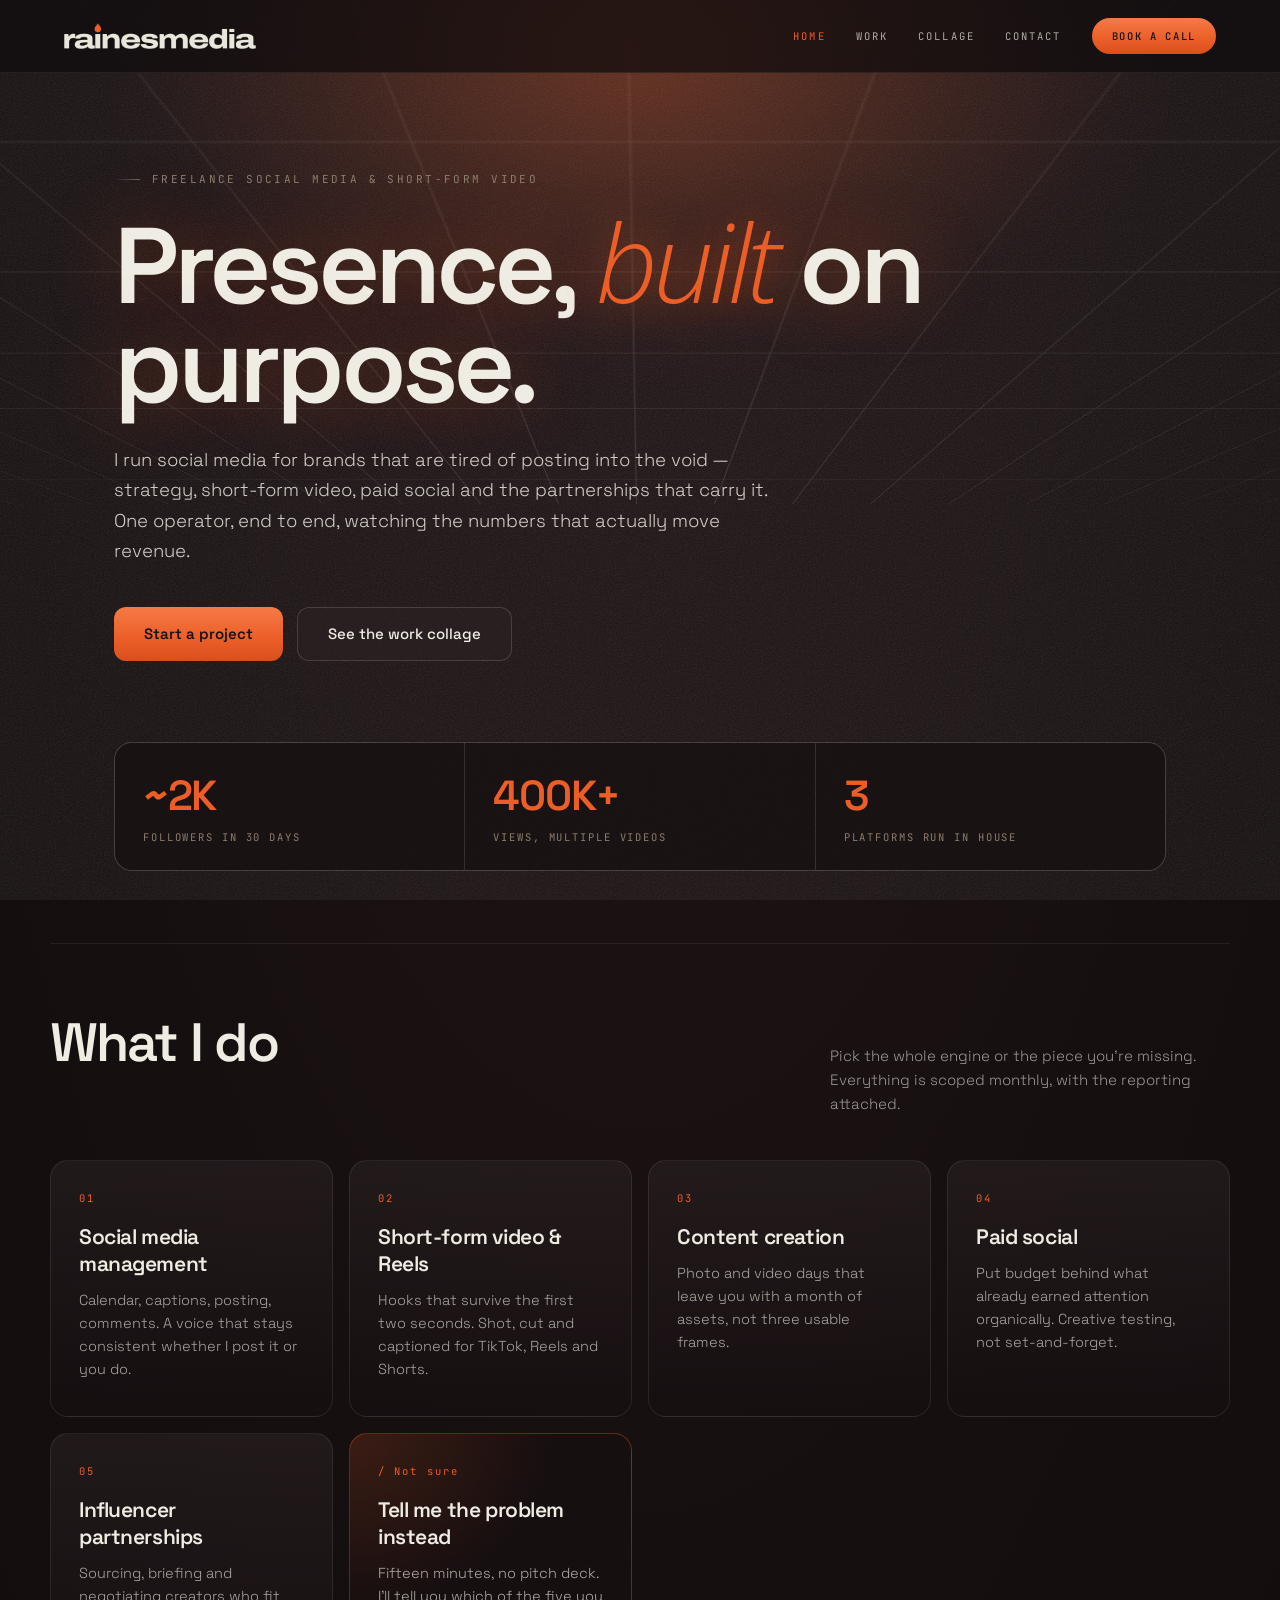
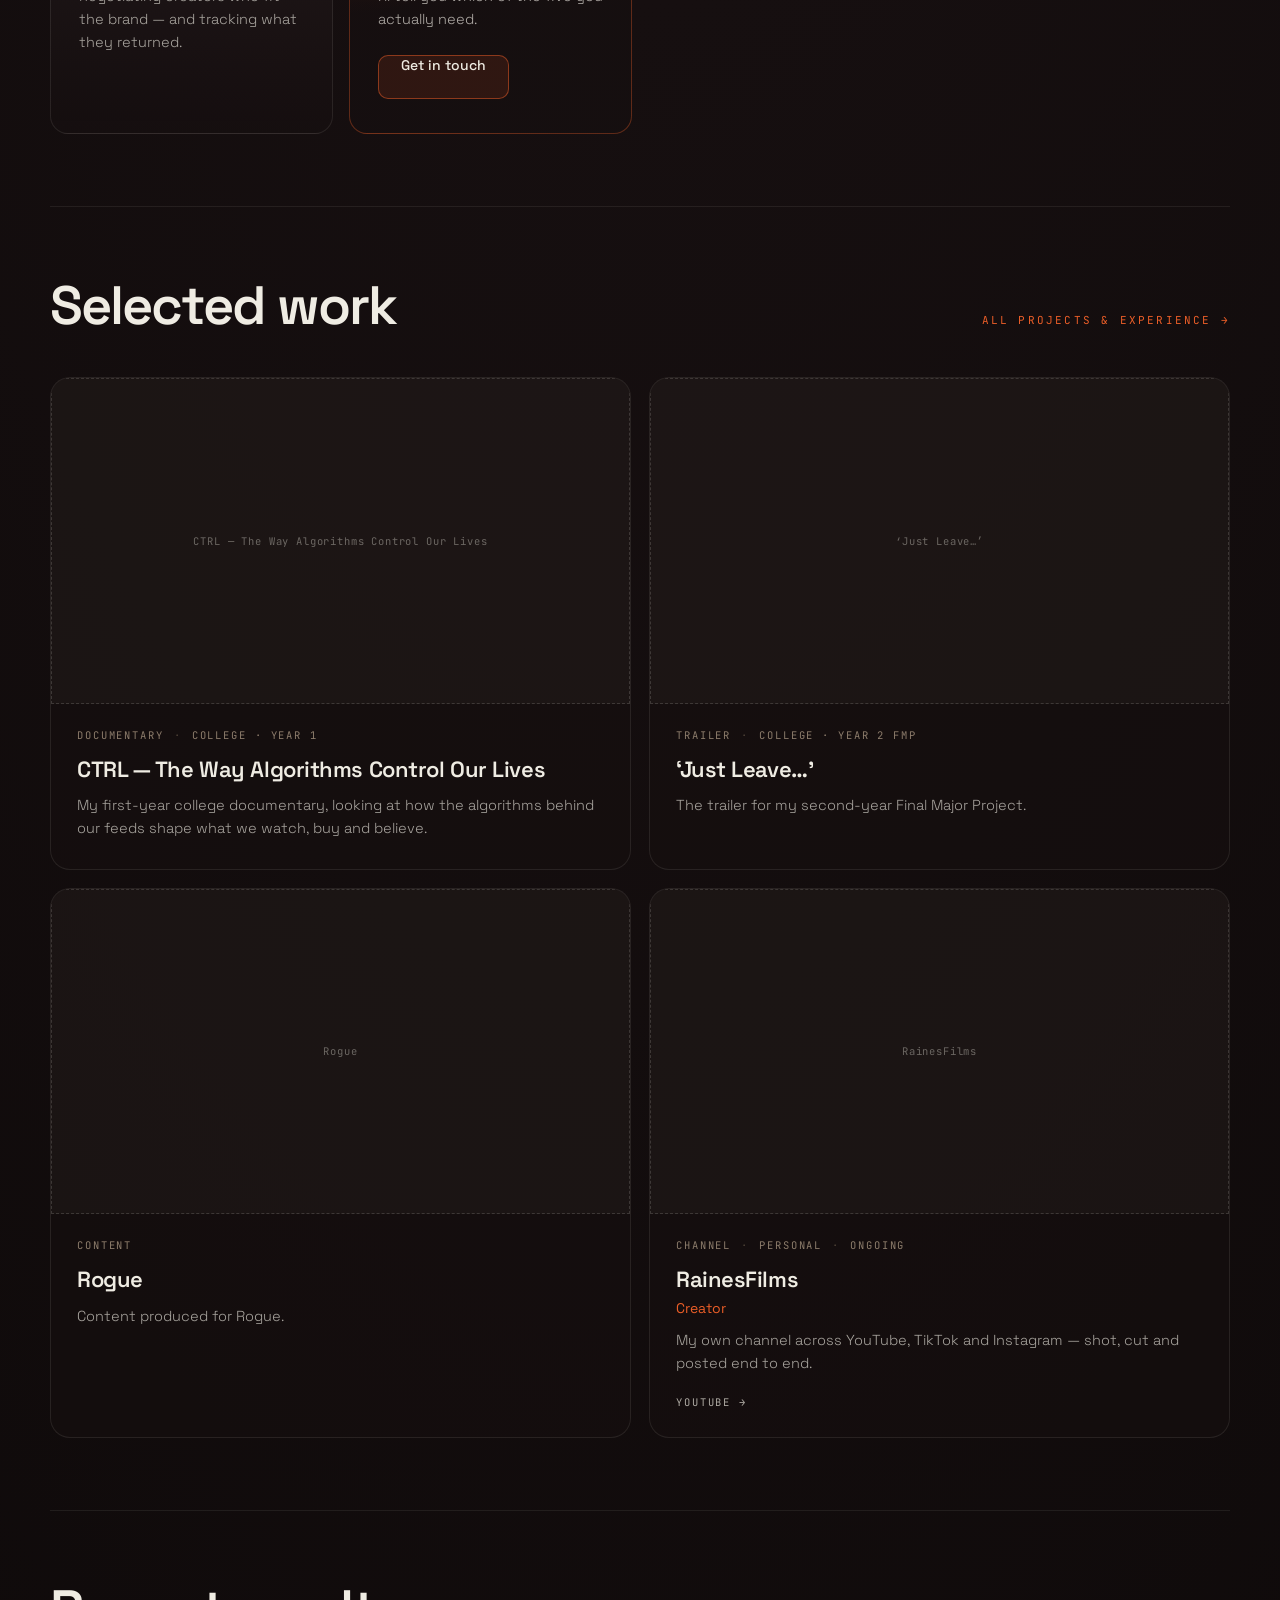
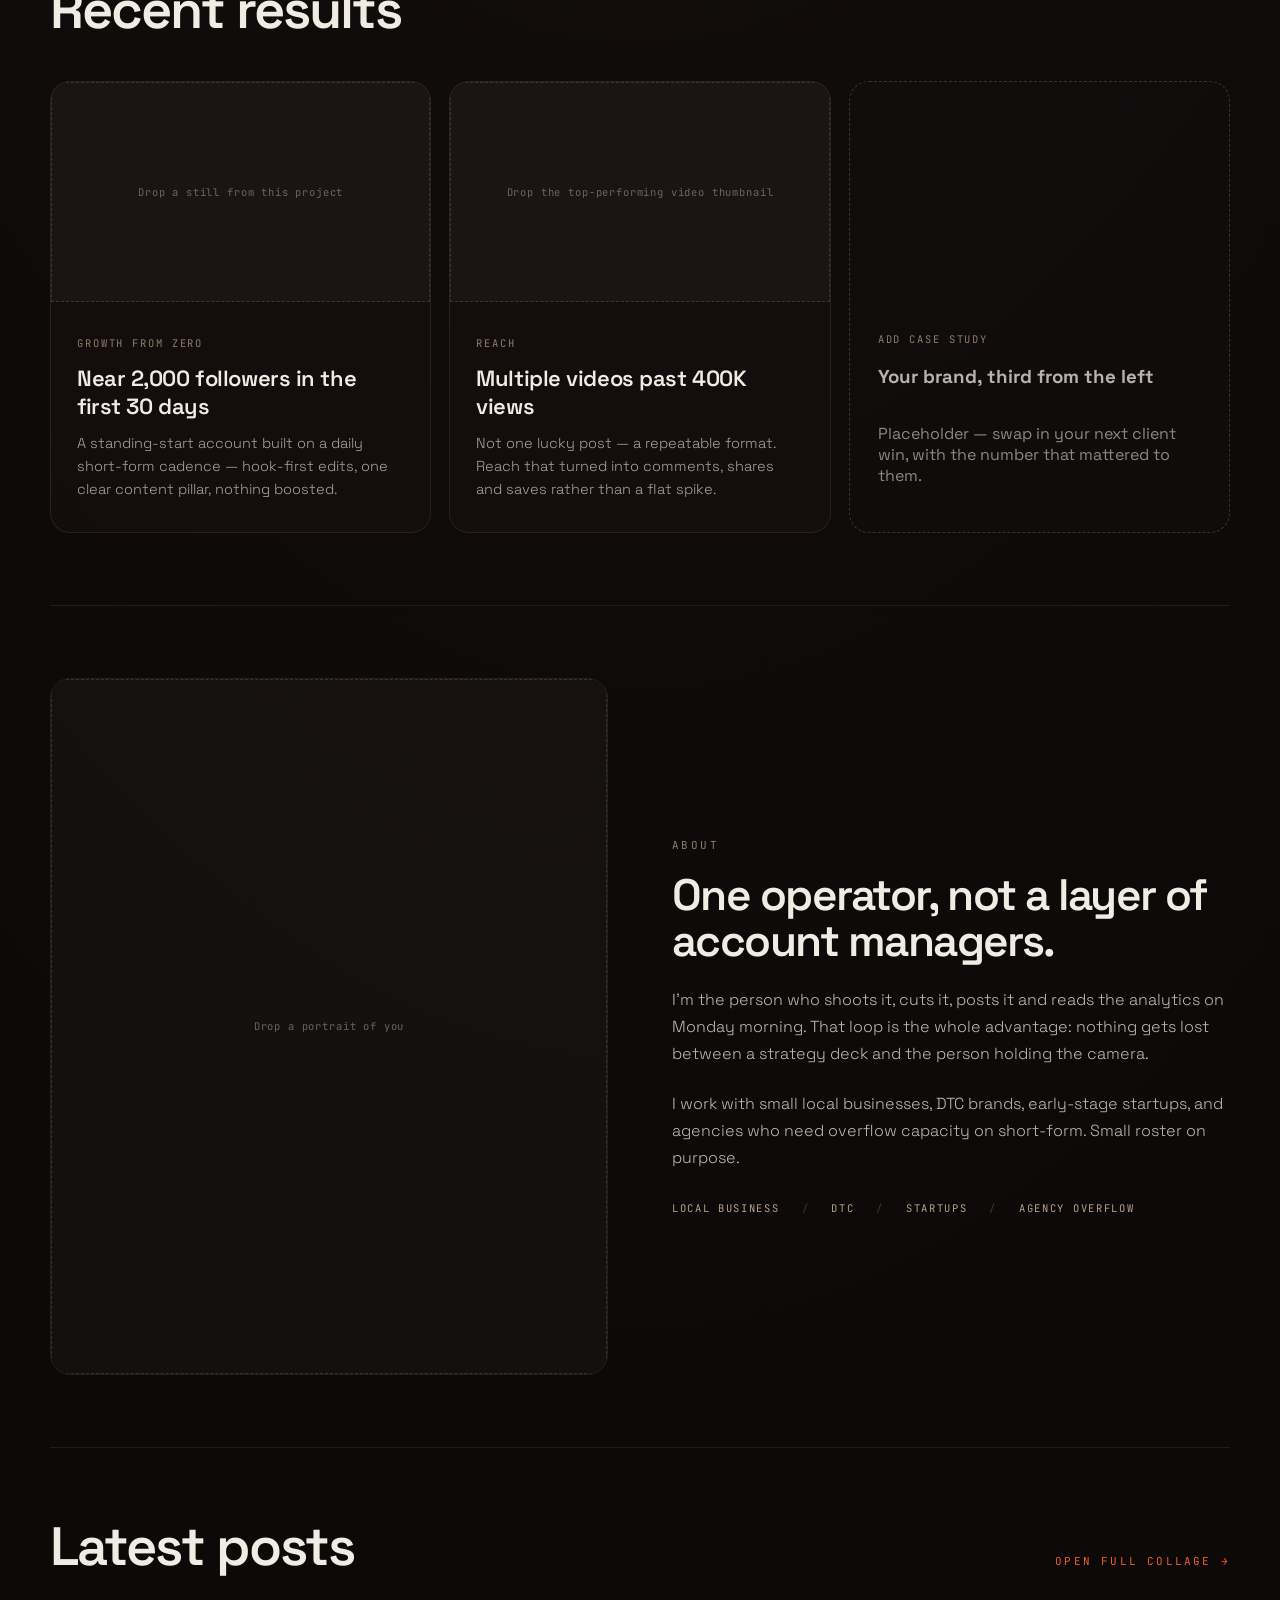
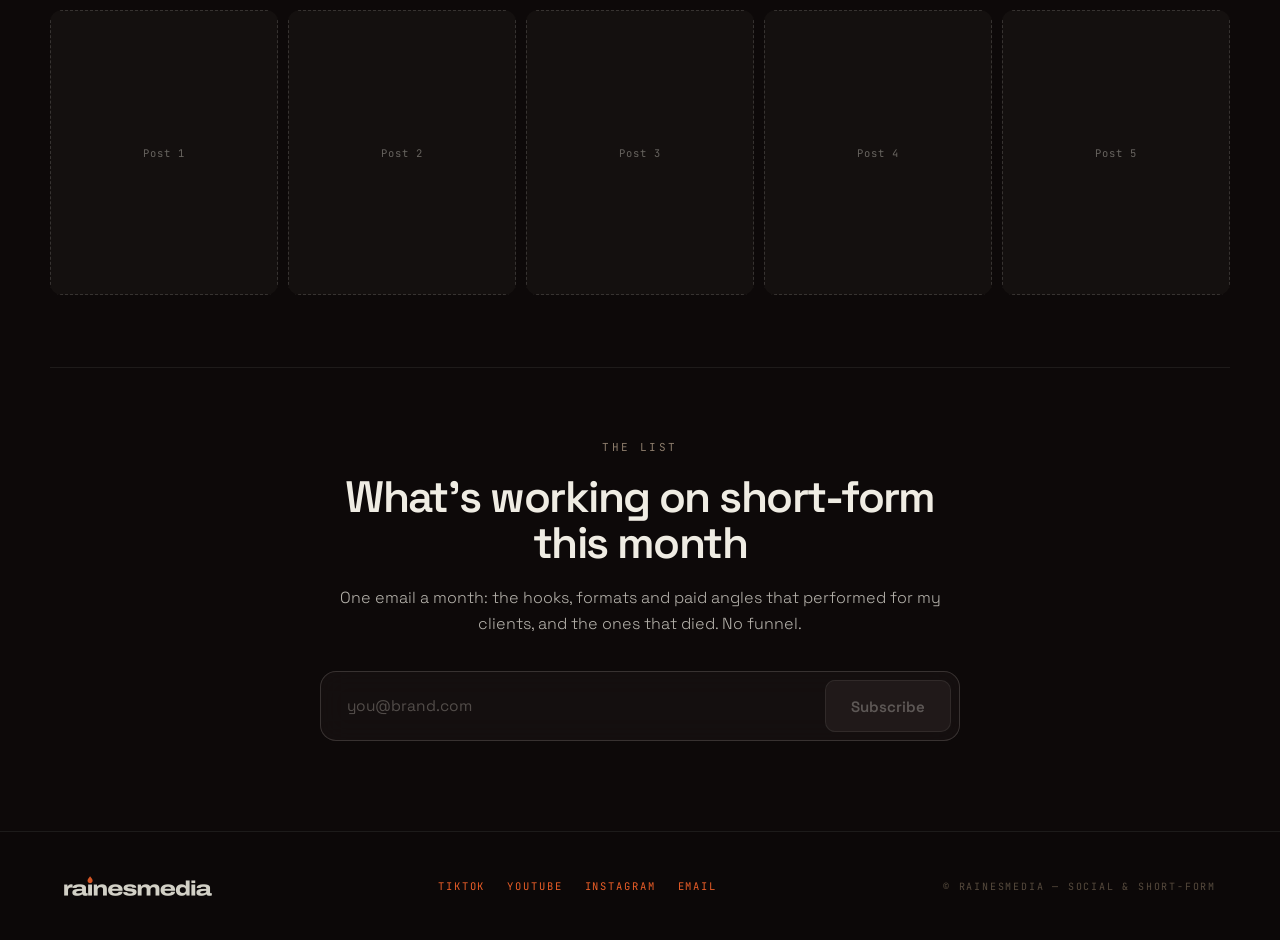
==== commit fb46d331: "Add RainesMedia logos, favicons and social share card - Header and footer use the rainesmedia wordma" ====
--- a/index.html
+++ b/index.html
@@ -5,6 +5,20 @@
 <meta name="viewport" content="width=device-width, initial-scale=1">
 <title>RainesMedia — Social &amp; short-form video for brands</title>
 <meta name="description" content="Social media management, short-form video, paid social and influencer partnerships for brands that want a real presence. One operator, end to end.">
+<link rel="icon" href="/favicon.ico" sizes="32x32">
+<link rel="icon" type="image/png" href="/favicon-32.png">
+<link rel="apple-touch-icon" href="/apple-touch-icon.png">
+<meta name="theme-color" content="#100c0d">
+<link rel="canonical" href="https://rainesmedia.co.uk/">
+<meta property="og:type" content="website">
+<meta property="og:site_name" content="RainesMedia">
+<meta property="og:title" content="RainesMedia — Social &amp; short-form video for brands">
+<meta property="og:description" content="Social media management, short-form video, paid social and influencer partnerships for brands that want a real presence. One operator, end to end.">
+<meta property="og:url" content="https://rainesmedia.co.uk/">
+<meta property="og:image" content="https://rainesmedia.co.uk/og-image.png">
+<meta property="og:image:width" content="1200">
+<meta property="og:image:height" content="630">
+<meta name="twitter:card" content="summary_large_image">
 <link rel="preconnect" href="https://fonts.googleapis.com">
 <link rel="preconnect" href="https://fonts.gstatic.com" crossorigin>
 <link href="https://fonts.googleapis.com/css2?family=Space+Grotesk:wght@300;400;500;600;700&family=Open+Sans:ital,wght@0,300;0,400;1,300;1,400&family=JetBrains+Mono:wght@300;400;500&display=swap" rel="stylesheet">
@@ -19,9 +33,8 @@
   </div>
 
   <header class="site-header">
-    <a href="/" class="brand">
-      <span class="brand-dot"></span>
-      <span class="brand-name">Raines<em>Media</em></span>
+    <a href="/" class="brand" aria-label="RainesMedia — home">
+      <img src="/assets/brand/logo-wordmark.webp" alt="RainesMedia" width="1184" height="160" class="brand-logo">
     </a>
     <nav class="site-nav">
       <a href="/" class="nav-link active">Home</a>
@@ -196,10 +209,9 @@
 
   <footer class="site-footer">
     <div class="footer-inner">
-      <div class="footer-brand">
-        <span class="brand-dot"></span>
-        <span class="brand-name">Raines<em>Media</em></span>
-      </div>
+      <a href="/" class="footer-brand" aria-label="RainesMedia — home">
+        <img src="/assets/brand/logo-wordmark.webp" alt="RainesMedia" width="1184" height="160" class="footer-logo" loading="lazy">
+      </a>
       <nav class="footer-nav">
         <a href="https://www.tiktok.com/@rainesfilms" target="_blank" rel="noopener">TikTok</a>
         <a href="https://www.youtube.com/@rainesfilms" target="_blank" rel="noopener">YouTube</a>
--- a/assets/style.css
+++ b/assets/style.css
@@ -155,31 +155,13 @@
 .brand {
   display: flex;
   align-items: center;
-  gap: 11px;
-  color: var(--text);
-}
-
-.brand-dot {
+  flex: none;
+}
+
+.brand-logo {
   display: block;
-  width: 11px;
-  height: 11px;
-  border-radius: 50%;
-  background: var(--accent);
-  box-shadow: 0 0 14px 2px rgba(235, 94, 40, .8);
-  flex: none;
-}
-
-.brand-name {
-  font-size: 16.5px;
-  font-weight: 600;
-  letter-spacing: -.02em;
-}
-
-.brand-name em {
-  font-family: 'Open Sans', sans-serif;
-  font-weight: 300;
-  font-style: normal;
-  color: var(--accent);
+  height: 26px;
+  width: auto;
 }
 
 .site-nav {
@@ -207,6 +189,25 @@
 
 .nav-link:hover { color: var(--text); }
 .nav-link.active { color: var(--accent); }
+
+/* Phones: logo on row one, links + booking pill on row two */
+@media (max-width: 560px) {
+  .site-header { gap: 12px; padding-top: 14px; padding-bottom: 12px; }
+  .brand-logo { height: 22px; }
+  .site-nav {
+    width: 100%;
+    flex-wrap: nowrap;
+    justify-content: space-between;
+    gap: 8px;
+    letter-spacing: .1em;
+  }
+  .site-nav .btn-pill { padding: 9px 13px; letter-spacing: .1em; white-space: nowrap; }
+}
+
+@media (max-width: 374px) {
+  .site-nav { font-size: 9.5px; letter-spacing: .05em; gap: 6px; }
+  .site-nav .btn-pill { padding: 8px 10px; letter-spacing: .05em; }
+}
 
 .btn {
   display: inline-flex;
@@ -1058,16 +1059,16 @@
 .footer-brand {
   display: flex;
   align-items: center;
-  gap: 11px;
-}
-
-.footer-brand .brand-dot {
-  width: 9px;
-  height: 9px;
-  box-shadow: 0 0 12px 2px rgba(235, 94, 40, .7);
-}
-
-.footer-brand .brand-name { font-size: 15px; }
+}
+
+.footer-logo {
+  display: block;
+  height: 20px;
+  width: auto;
+  opacity: .9;
+  transition: opacity .2s ease;
+}
+.footer-brand:hover .footer-logo { opacity: 1; }
 
 .footer-nav {
   display: flex;
